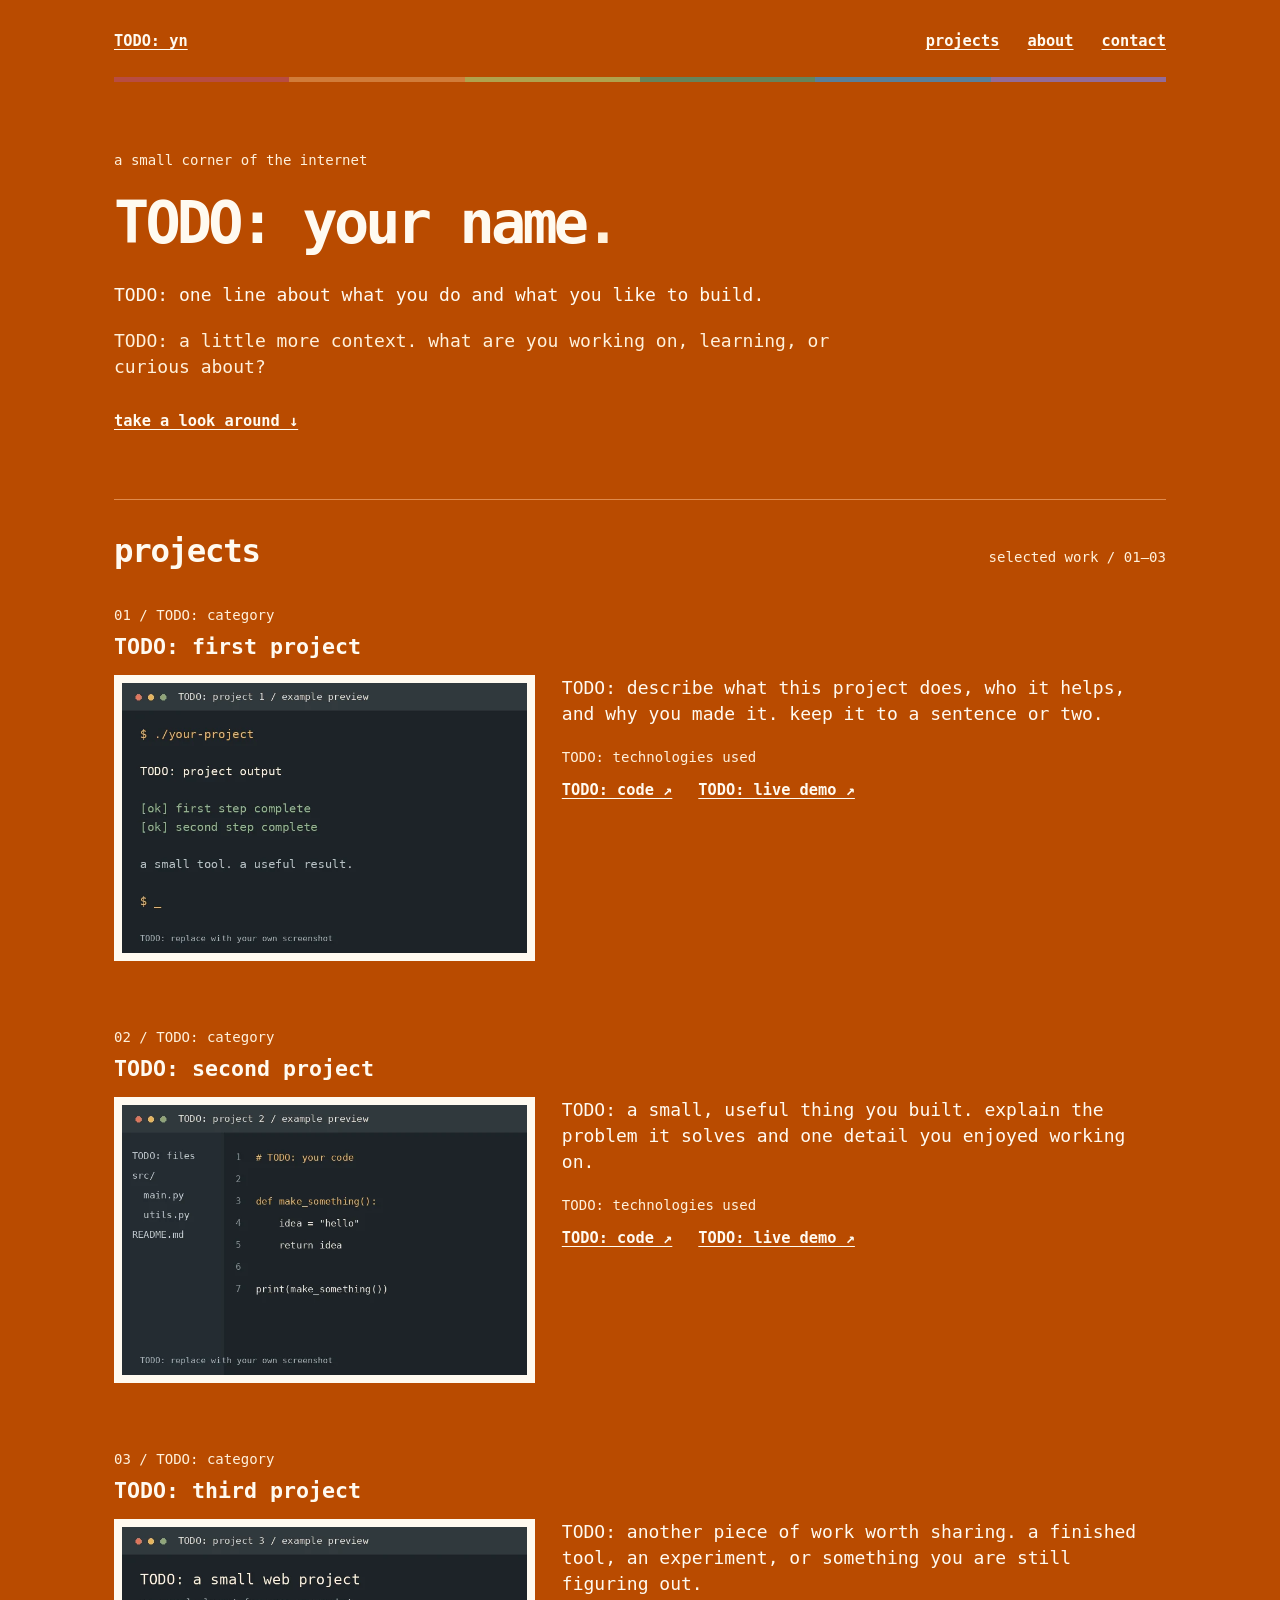
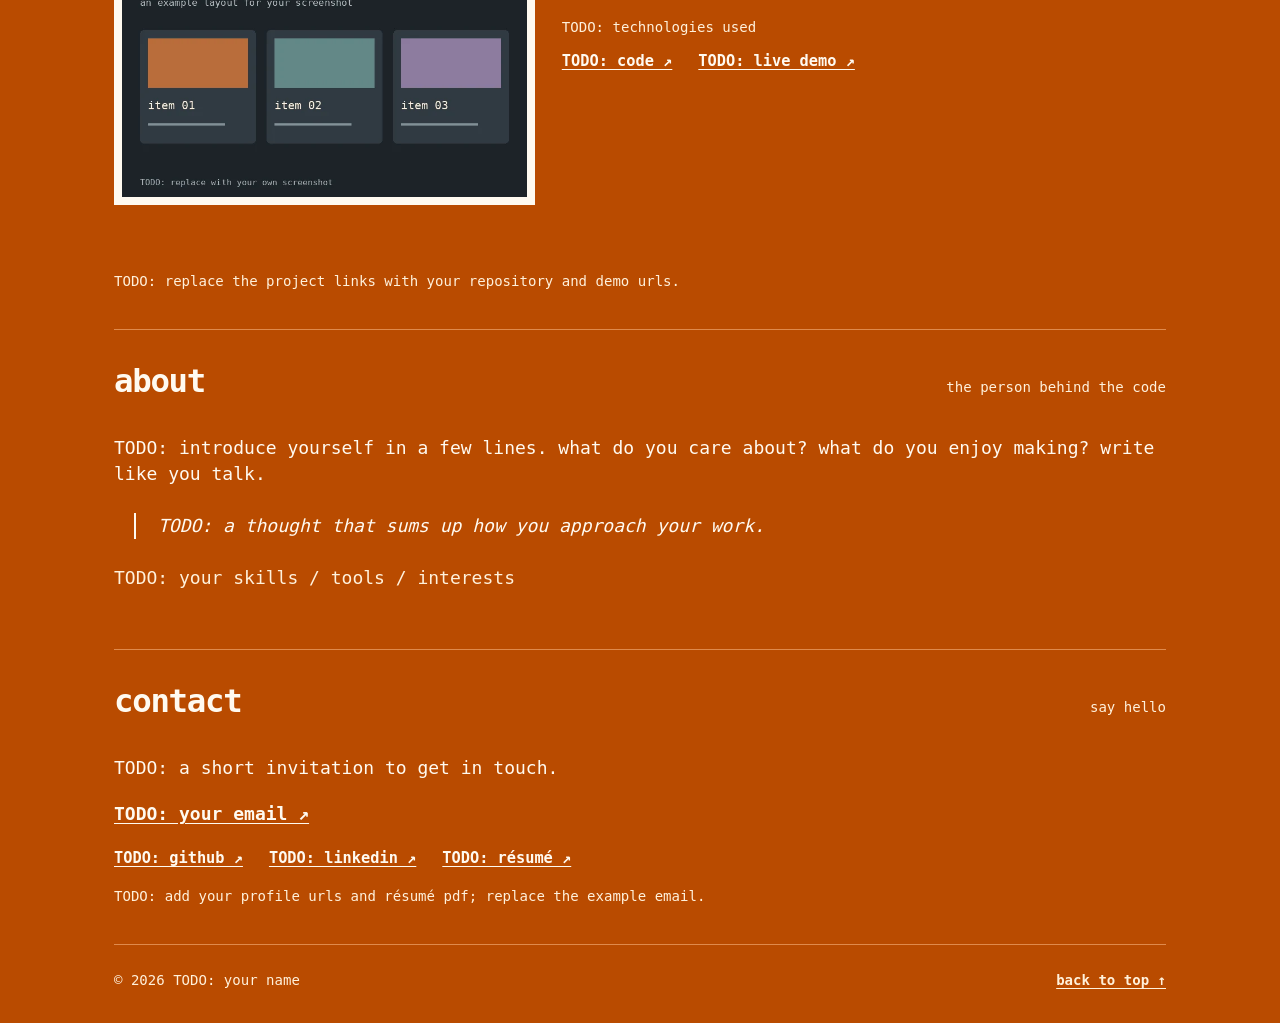
==== index.html @ f5ace84b "Better colors" ====
<!doctype html>
<html lang="en">
<head>
  <!-- EDITING GUIDE
    Search for TODO: to find all personal content.
    Name: page title, social title, main heading, and footer.
    Links: edit each anchor's href and its visible label together.
    Appearance: edit the theme values at the top of style.css.
    All assets are included in img/; no scripts or web fonts are used.
  -->
  <meta charset="utf-8">
  <meta name="viewport" content="width=device-width, initial-scale=1">
  <title>TODO: your name — portfolio</title>
  <meta name="description" content="TODO: a short introduction to your work and selected projects.">
  <meta property="og:title" content="TODO: your name — portfolio">
  <meta property="og:description" content="TODO: a short introduction to your work and selected projects.">
  <!-- TODO: on public hosting, use your full site URL followed by /img/social.png. -->
  <meta property="og:image" content="img/social.png">
  <meta property="og:type" content="website">
  <link rel="icon" href="img/favicon.svg" type="image/svg+xml">
  <link rel="stylesheet" href="style.css">
</head>
<body>
  <a class="skip" href="#main">skip to content</a>
  <div class="page">
    <!-- Header: initials and section navigation -->
    <header>
      <a class="initials" href="#main" aria-label="home">TODO: yn</a>
      <nav aria-label="main navigation">
        <a href="#projects">projects</a>
        <a href="#about">about</a>
        <a href="#contact">contact</a>
      </nav>
    </header>
    <div class="rainbow" aria-hidden="true"></div>
    <main id="main">

      <!-- Introduction -->
      <section class="intro" aria-labelledby="name">
        <p class="eyebrow">a small corner of the internet</p>
        <h1 id="name">TODO: your name<span aria-hidden="true">.</span></h1>
        <p>TODO: one line about what you do and what you like to build.</p>
        <p class="intro-note">TODO: a little more context. what are you working on, learning, or curious about?</p>
        <a href="#projects">take a look around ↓</a>
      </section>

      <!-- Projects: copy an entire article to add another project -->
      <section id="projects" aria-labelledby="projects-title">
        <div class="section-heading">
          <h2 id="projects-title">projects</h2>
          <span>selected work / 01–03</span>
        </div>

        <!-- Project: title, description, technologies, links -->
        <article>
          <p class="project-number">01 / TODO: category</p>
          <h3>TODO: first project</h3>

          <!-- TODO: replace img/project-1.webp with your own screenshot. -->
          <img
            class="project-image"
            src="img/project-1.webp"
            alt="TODO: illustrative project 1 screenshot placeholder"
            width="720"
            height="480"
            loading="lazy"
          >
          <p>TODO: describe what this project does, who it helps, and why you made it. keep it to a sentence or two.</p>
          <p class="tech">TODO: technologies used</p>
          <p class="project-links">
            <a href="#project-links-note">TODO: code ↗</a>
            <a href="#project-links-note">TODO: live demo ↗</a>
          </p>
        </article>

        <!-- Project: title, description, technologies, links -->
        <article>
          <p class="project-number">02 / TODO: category</p>
          <h3>TODO: second project</h3>

          <!-- TODO: replace img/project-2.webp with your own screenshot. -->
          <img
            class="project-image"
            src="img/project-2.webp"
            alt="TODO: illustrative project 2 screenshot placeholder"
            width="720"
            height="480"
            loading="lazy"
          >
          <p>TODO: a small, useful thing you built. explain the problem it solves and one detail you enjoyed working on.</p>
          <p class="tech">TODO: technologies used</p>
          <p class="project-links">
            <a href="#project-links-note">TODO: code ↗</a>
            <a href="#project-links-note">TODO: live demo ↗</a>
          </p>
        </article>

        <!-- Project: title, description, technologies, links -->
        <article>
          <p class="project-number">03 / TODO: category</p>
          <h3>TODO: third project</h3>

          <!-- TODO: replace img/project-3.webp with your own screenshot. -->
          <img
            class="project-image"
            src="img/project-3.webp"
            alt="TODO: illustrative project 3 screenshot placeholder"
            width="720"
            height="480"
            loading="lazy"
          >
          <p>TODO: another piece of work worth sharing. a finished tool, an experiment, or something you are still figuring out.</p>
          <p class="tech">TODO: technologies used</p>
          <p class="project-links">
            <a href="#project-links-note">TODO: code ↗</a>
            <a href="#project-links-note">TODO: live demo ↗</a>
          </p>
        </article>
        <p class="note" id="project-links-note">TODO: replace the project links with your repository and demo urls.</p>
      </section>

      <!-- About -->
      <section id="about" aria-labelledby="about-title">
        <div class="section-heading">
          <h2 id="about-title">about</h2>
          <span>the person behind the code</span>
        </div>
        <p>TODO: introduce yourself in a few lines. what do you care about? what do you enjoy making? write like you talk.</p>
        <blockquote>TODO: a thought that sums up how you approach your work.</blockquote>
        <p class="skills">TODO: your skills / tools / interests</p>
      </section>

      <!-- Contact: replace href values with your own URLs -->
      <section id="contact" aria-labelledby="contact-title">
        <div class="section-heading">
          <h2 id="contact-title">contact</h2>
          <span>say hello</span>
        </div>
        <p>TODO: a short invitation to get in touch.</p>
        <p><a href="mailto:hello@example.com">TODO: your email ↗</a></p>
        <p class="contact-links">
          <a href="#contact-note">TODO: github ↗</a>
          <a href="#contact-note">TODO: linkedin ↗</a>
          <a href="#contact-note">TODO: résumé ↗</a>
        </p>
        <p class="note" id="contact-note">TODO: add your profile urls and résumé pdf; replace the example email.</p>
      </section>
    </main>

    <!-- Footer -->
    <footer>
      <span>© 2026 TODO: your name</span>
      <a href="#main">back to top ↑</a>
    </footer>
  </div>
</body>
</html>
---- style.css ----
/* EDITING GUIDE
   Theme: colors, font, and base text size are in :root below.
   Layout: .page controls the content width and side padding.
   Mobile: the final @media block applies below 700px.
   Keep the existing section order: later rules can override earlier ones.
*/

/* Theme */
:root {
  color-scheme: dark;
  --background: #b94b00;
  --text: #fffaf0;
  --muted: #fff1db;
  --rule: #df8a4c;
  font-family: ui-monospace, "DejaVu Sans Mono", Menlo, Consolas, monospace;
  font-size: 18px;
  line-height: 1.45;
  background: var(--background);
  color: var(--text);
}

/* Base layout and links */
* {
  box-sizing: border-box;
}

body {
  margin: 0;
}

.page {
  max-width: 1132px;
  padding: 0 40px;
  margin: auto;
}

a {
  color: inherit;
  font-weight: 700;
  text-decoration: underline;
  text-underline-offset: 3px;
}

a:focus-visible {
  outline: 2px solid var(--text);
  outline-offset: 5px;
}

/* Header and navigation */
header {
  display: flex;
  align-items: center;
  justify-content: space-between;
  gap: 24px;
  padding: 30px 0 25px;
}

.initials {
  font-size: .85rem;
}

nav {
  display: flex;
  flex-wrap: wrap;
  gap: 28px;
  font-size: .85rem;
}

/* Six equal rainbow segments */
.rainbow {
  height: 5px;
  background: linear-gradient(
    to right,
    #b84c42 0% 16.666%,
    #d17c39 16.666% 33.333%,
    #b0a24c 33.333% 50%,
    #66845a 50% 66.666%,
    #587f9a 66.666% 83.333%,
    #936b98 83.333% 100%
  );
}

/* Introduction and typography */
.intro {
  padding: 68px 0 66px;
}

.eyebrow, .project-number, .section-heading span, .tech, .note, footer {
  font-size: .78rem;
  color: var(--muted);
}

.eyebrow {
  margin: 0 0 17px;
}

h1, h2, h3 {
  color: #fffaf0;
  line-height: 1.2;
}

h1 {
  font-size: clamp(2rem, 5vw, 3.25rem);
  letter-spacing: -.065em;
  margin: 0 0 24px;
}

h1 span {
  color: #fff1db;
}

h2 {
  font-size: 1.8rem;
  margin: 0;
  letter-spacing: -.04em;
}

h3 {
  font-size: 1.2rem;
  margin: 0 0 15px;
}

p {
  margin: 0 0 1.1em;
}

.intro > p {
  max-width: 760px;
}

.intro-note {
  color: var(--muted);
}

.intro > a {
  display: inline-block;
  margin-top: 10px;
  font-size: .85rem;
}

/* Content sections and projects */
section:not(.intro) {
  padding: 32px 0 38px;
  border-top: 1px solid var(--rule);
  scroll-margin-top: 24px;
}

.section-heading {
  display: flex;
  align-items: baseline;
  justify-content: space-between;
  gap: 20px;
  margin-bottom: 34px;
}

article {
  max-width: 100%;
  margin-bottom: 48px;
}

.project-number {
  margin-bottom: 9px;
}

.tech {
  margin-top: 18px;
  margin-bottom: 12px;
}

.project-links, .contact-links {
  display: flex;
  flex-wrap: wrap;
  gap: 26px;
  font-size: .85rem;
}

.note {
  max-width: 770px;
  margin-bottom: 0;
}

/* About */
blockquote {
  font-style: italic;
  border-left: 2px solid var(--text);
  padding-left: 22px;
  margin: 26px 0 26px 20px;
}

.skills {
  color: var(--muted);
}

/* Footer */
footer {
  border-top: 1px solid var(--rule);
  display: flex;
  justify-content: space-between;
  gap: 20px;
  padding: 25px 0 32px;
}

/* Keyboard accessibility */
.skip {
  position: absolute;
  top: 10px;
  left: 16px;
  transform: translateY(-160%);
  background: var(--background);
  padding: 8px;
}

.skip:focus {
  transform: none;
}

/* Optional screenshot: apply class="project-image" to a project image */
.project-image {
  float: left;
  width: 40%;
  height: auto;
  border: 8px solid var(--text);
  margin: 0 1.5rem 1rem 0;
}

article::after {
  content: "";
  display: block;
  clear: both;
}

/* Small screens: remove image floats and reduce spacing */
@media (max-width: 699px) {
  :root {
    font-size: 17px;
  }

  .page {
    padding: 0 16px;
  }

  header {
    padding: 24px 0 22px;
    gap: 16px;
    align-items: flex-start;
  }

  nav {
    gap: 16px;
  }

  .intro {
    padding: 48px 0;
  }

  .section-heading {
    display: block;
    margin-bottom: 28px;
  }

  .section-heading span {
    display: block;
    margin-top: 10px;
  }

  .project-image {
    float: none;
    width: 100%;
    margin: 0 0 20px;
  }

  footer {
    flex-wrap: wrap;
  }

}
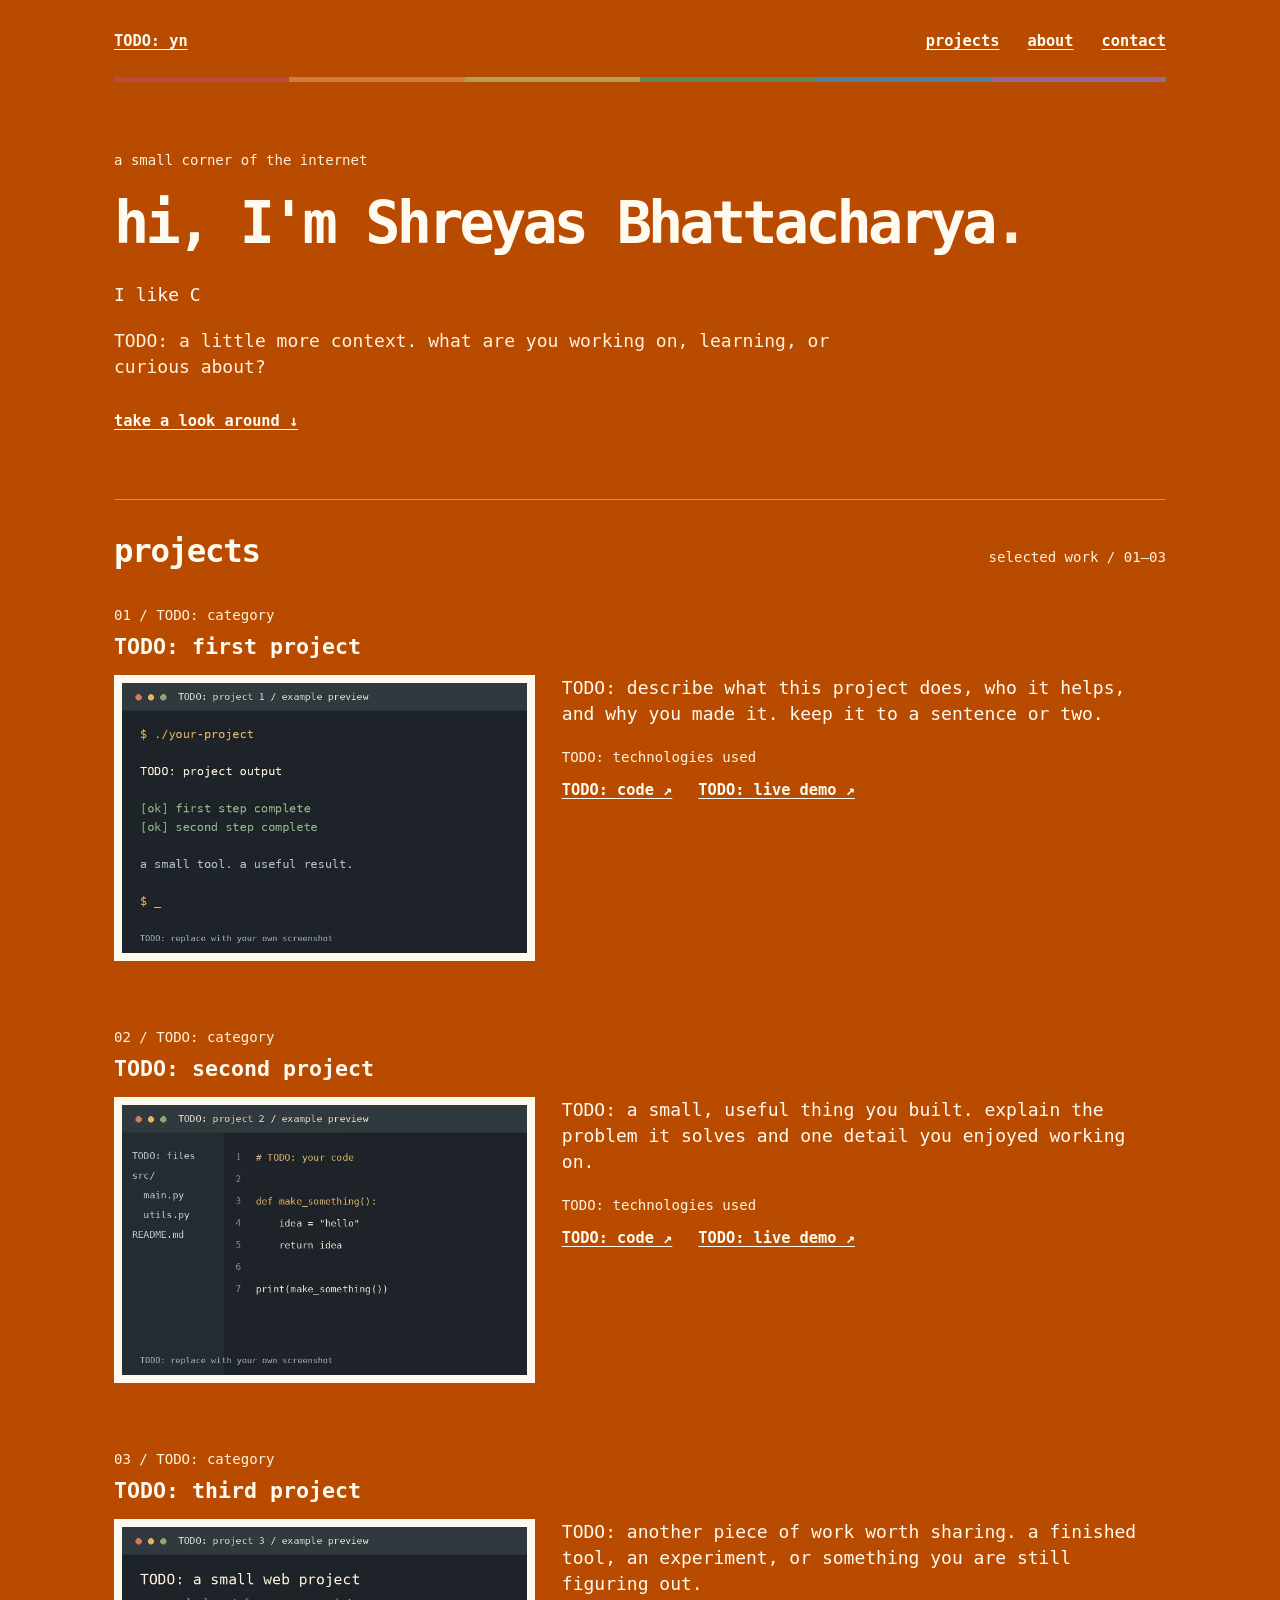
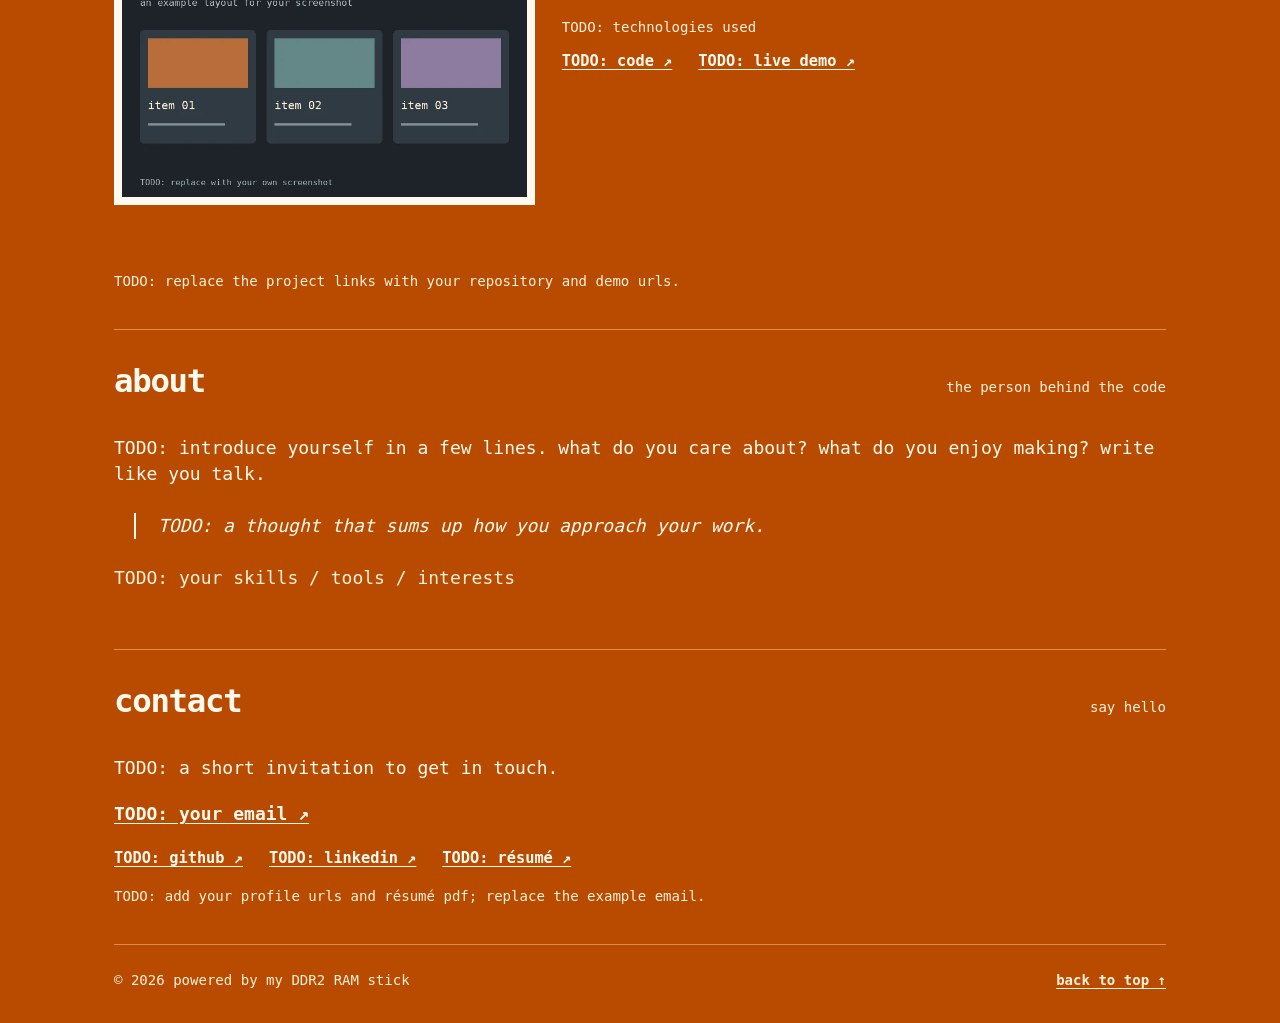
==== commit dcf10406: "Better colors 2.0" ====
--- a/index.html
+++ b/index.html
@@ -10,7 +10,7 @@
   -->
   <meta charset="utf-8">
   <meta name="viewport" content="width=device-width, initial-scale=1">
-  <title>TODO: your name — portfolio</title>
+  <title>portfolio</title>
   <meta name="description" content="TODO: a short introduction to your work and selected projects.">
   <meta property="og:title" content="TODO: your name — portfolio">
   <meta property="og:description" content="TODO: a short introduction to your work and selected projects.">
@@ -38,8 +38,8 @@
       <!-- Introduction -->
       <section class="intro" aria-labelledby="name">
         <p class="eyebrow">a small corner of the internet</p>
-        <h1 id="name">TODO: your name<span aria-hidden="true">.</span></h1>
-        <p>TODO: one line about what you do and what you like to build.</p>
+        <h1 id="name">hi, I'm Shreyas Bhattacharya<span aria-hidden="true">.</span></h1>
+        <p>I like C</p>
         <p class="intro-note">TODO: a little more context. what are you working on, learning, or curious about?</p>
         <a href="#projects">take a look around ↓</a>
       </section>
@@ -107,7 +107,8 @@
             alt="TODO: illustrative project 3 screenshot placeholder"
             width="720"
             height="480"
-            loading="lazy"
+            loading="lazy"/github
+
           >
           <p>TODO: another piece of work worth sharing. a finished tool, an experiment, or something you are still figuring out.</p>
           <p class="tech">TODO: technologies used</p>
@@ -139,8 +140,8 @@
         <p>TODO: a short invitation to get in touch.</p>
         <p><a href="mailto:hello@example.com">TODO: your email ↗</a></p>
         <p class="contact-links">
-          <a href="#contact-note">TODO: github ↗</a>
-          <a href="#contact-note">TODO: linkedin ↗</a>
+          <a href="https://github.com/shreyasbhattacharya">TODO: github ↗</a>
+          <a href="https://www.linkedin.com/in/shreyas-bhattacharya-9bb42a43a/">TODO: linkedin ↗</a>
           <a href="#contact-note">TODO: résumé ↗</a>
         </p>
         <p class="note" id="contact-note">TODO: add your profile urls and résumé pdf; replace the example email.</p>
@@ -149,7 +150,7 @@
 
     <!-- Footer -->
     <footer>
-      <span>© 2026 TODO: your name</span>
+      <span>© 2026 powered by my DDR2 RAM stick</span>
       <a href="#main">back to top ↑</a>
     </footer>
   </div>
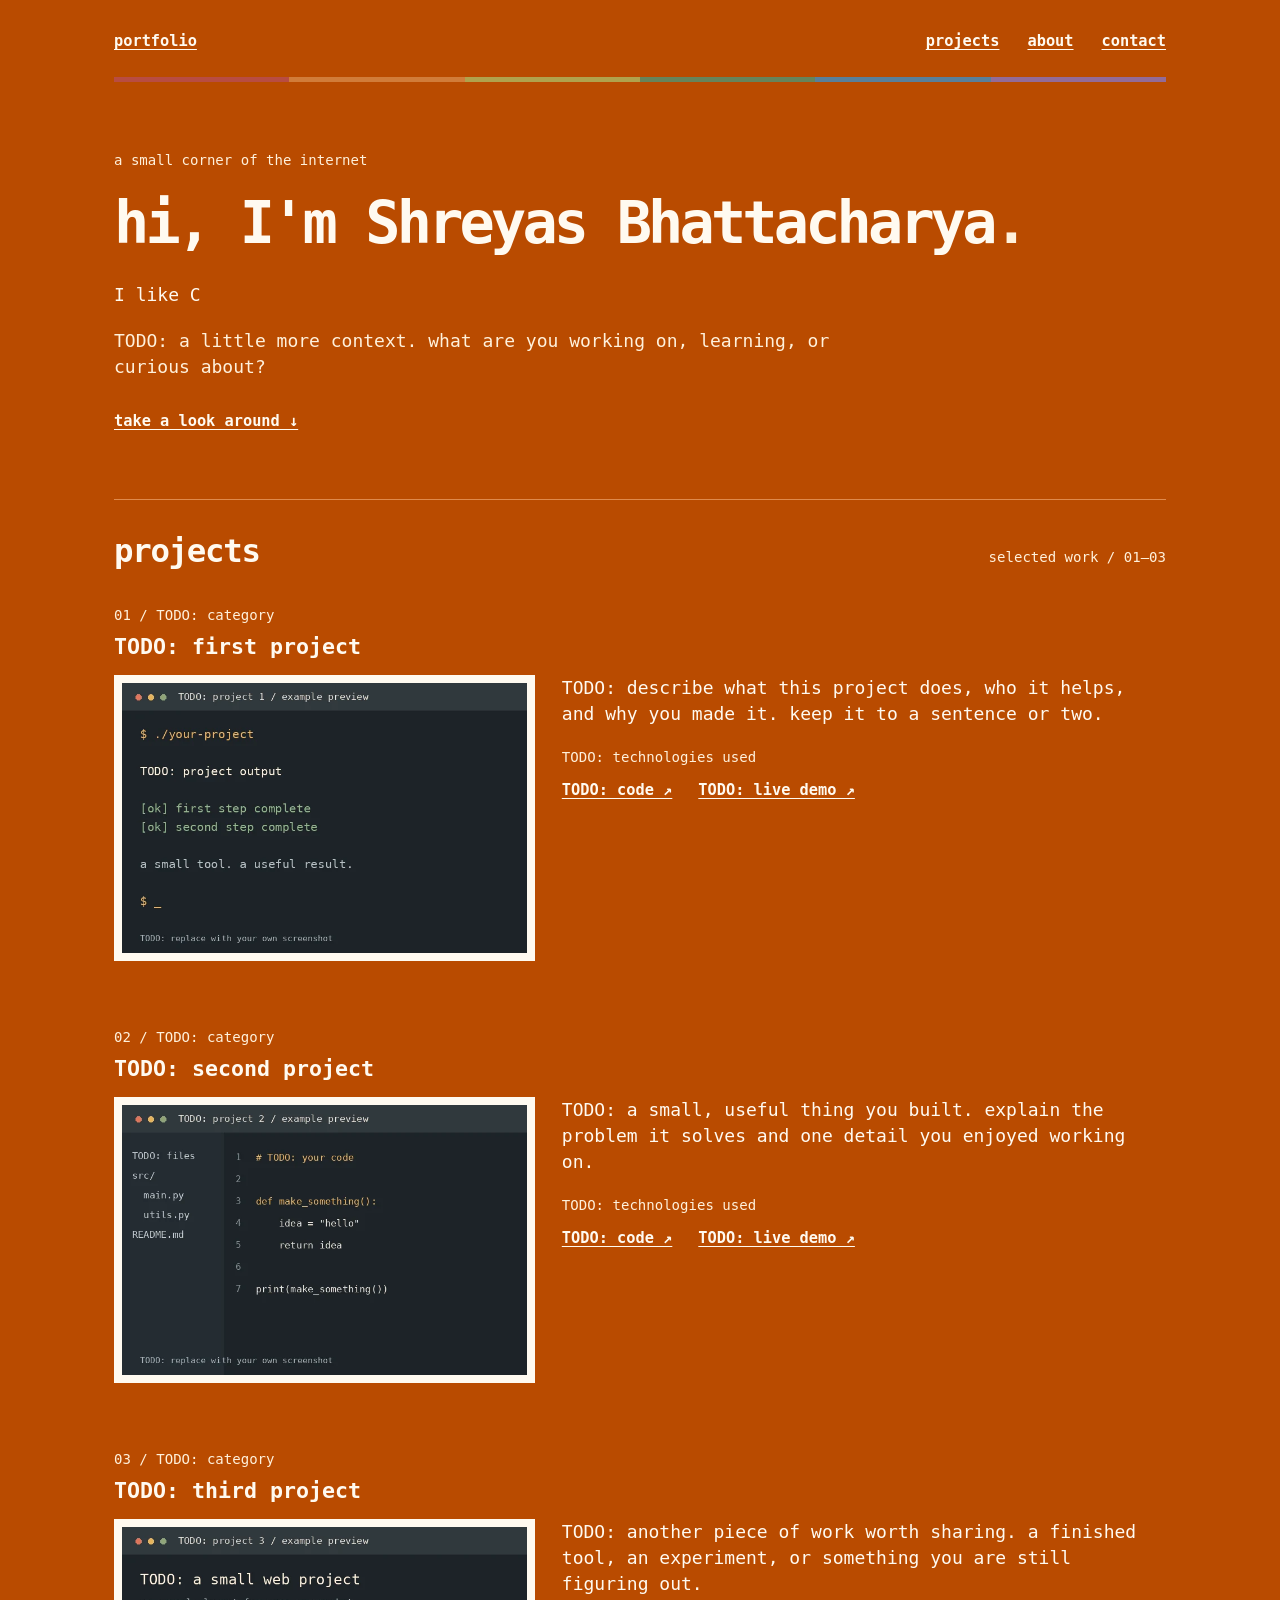
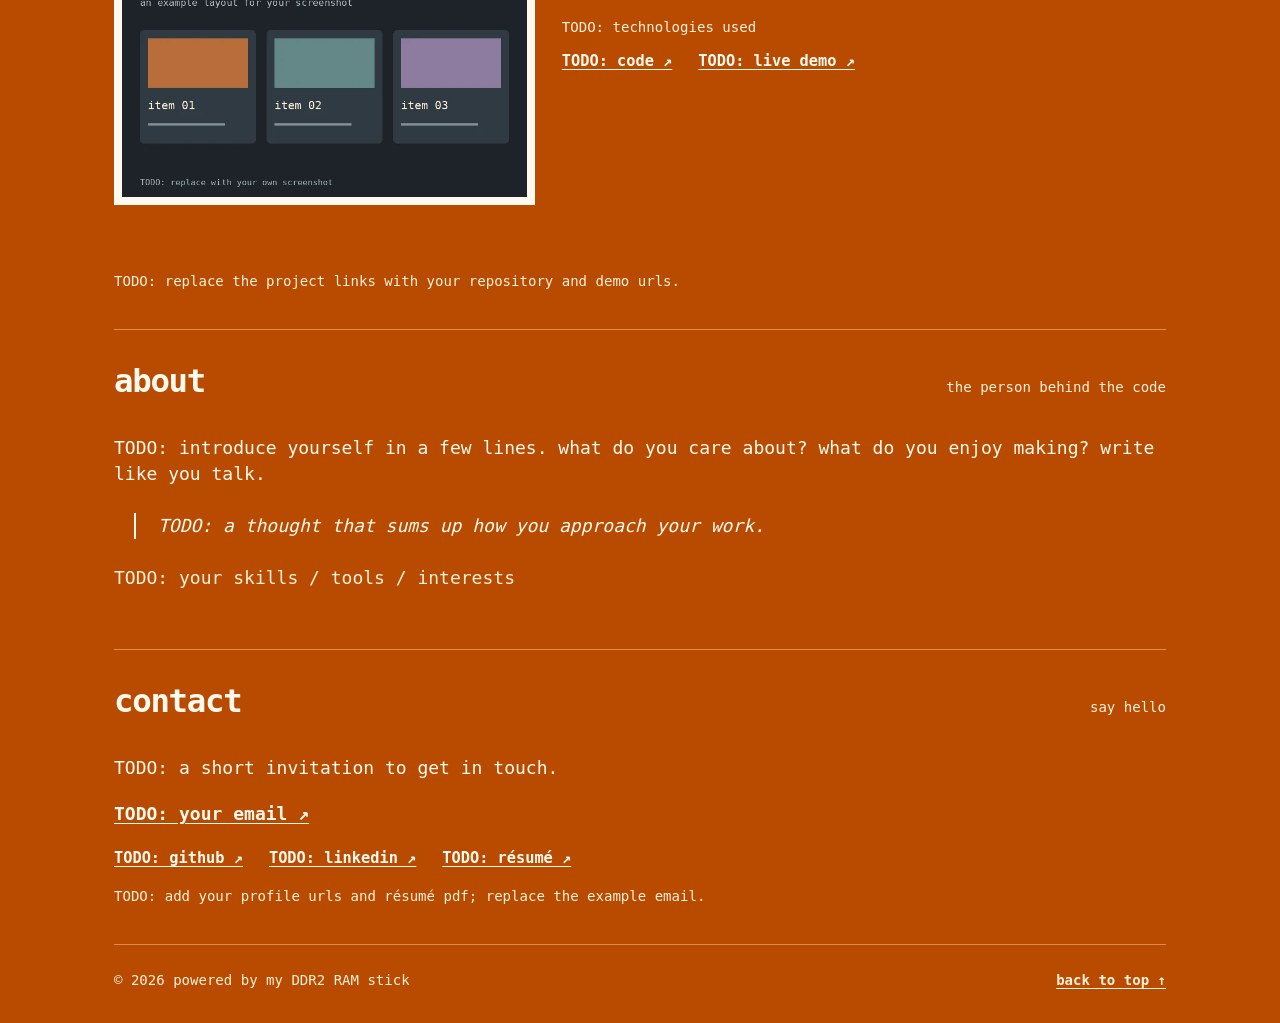
==== commit f60e3aab: "3" ====
--- a/index.html
+++ b/index.html
@@ -11,9 +11,9 @@
   <meta charset="utf-8">
   <meta name="viewport" content="width=device-width, initial-scale=1">
   <title>portfolio</title>
-  <meta name="description" content="TODO: a short introduction to your work and selected projects.">
-  <meta property="og:title" content="TODO: your name — portfolio">
-  <meta property="og:description" content="TODO: a short introduction to your work and selected projects.">
+  <meta name="description" content="a short introduction to my work and selected projects.">
+  <!-- <meta property="og:title" content="my portfolio"> -->
+  <!-- <meta property="og:description" content="a short introduction to my work and selected projects."> -->
   <!-- TODO: on public hosting, use your full site URL followed by /img/social.png. -->
   <meta property="og:image" content="img/social.png">
   <meta property="og:type" content="website">
@@ -25,7 +25,7 @@
   <div class="page">
     <!-- Header: initials and section navigation -->
     <header>
-      <a class="initials" href="#main" aria-label="home">TODO: yn</a>
+      <a class="initials" href="#main" aria-label="home">portfolio</a>
       <nav aria-label="main navigation">
         <a href="#projects">projects</a>
         <a href="#about">about</a>
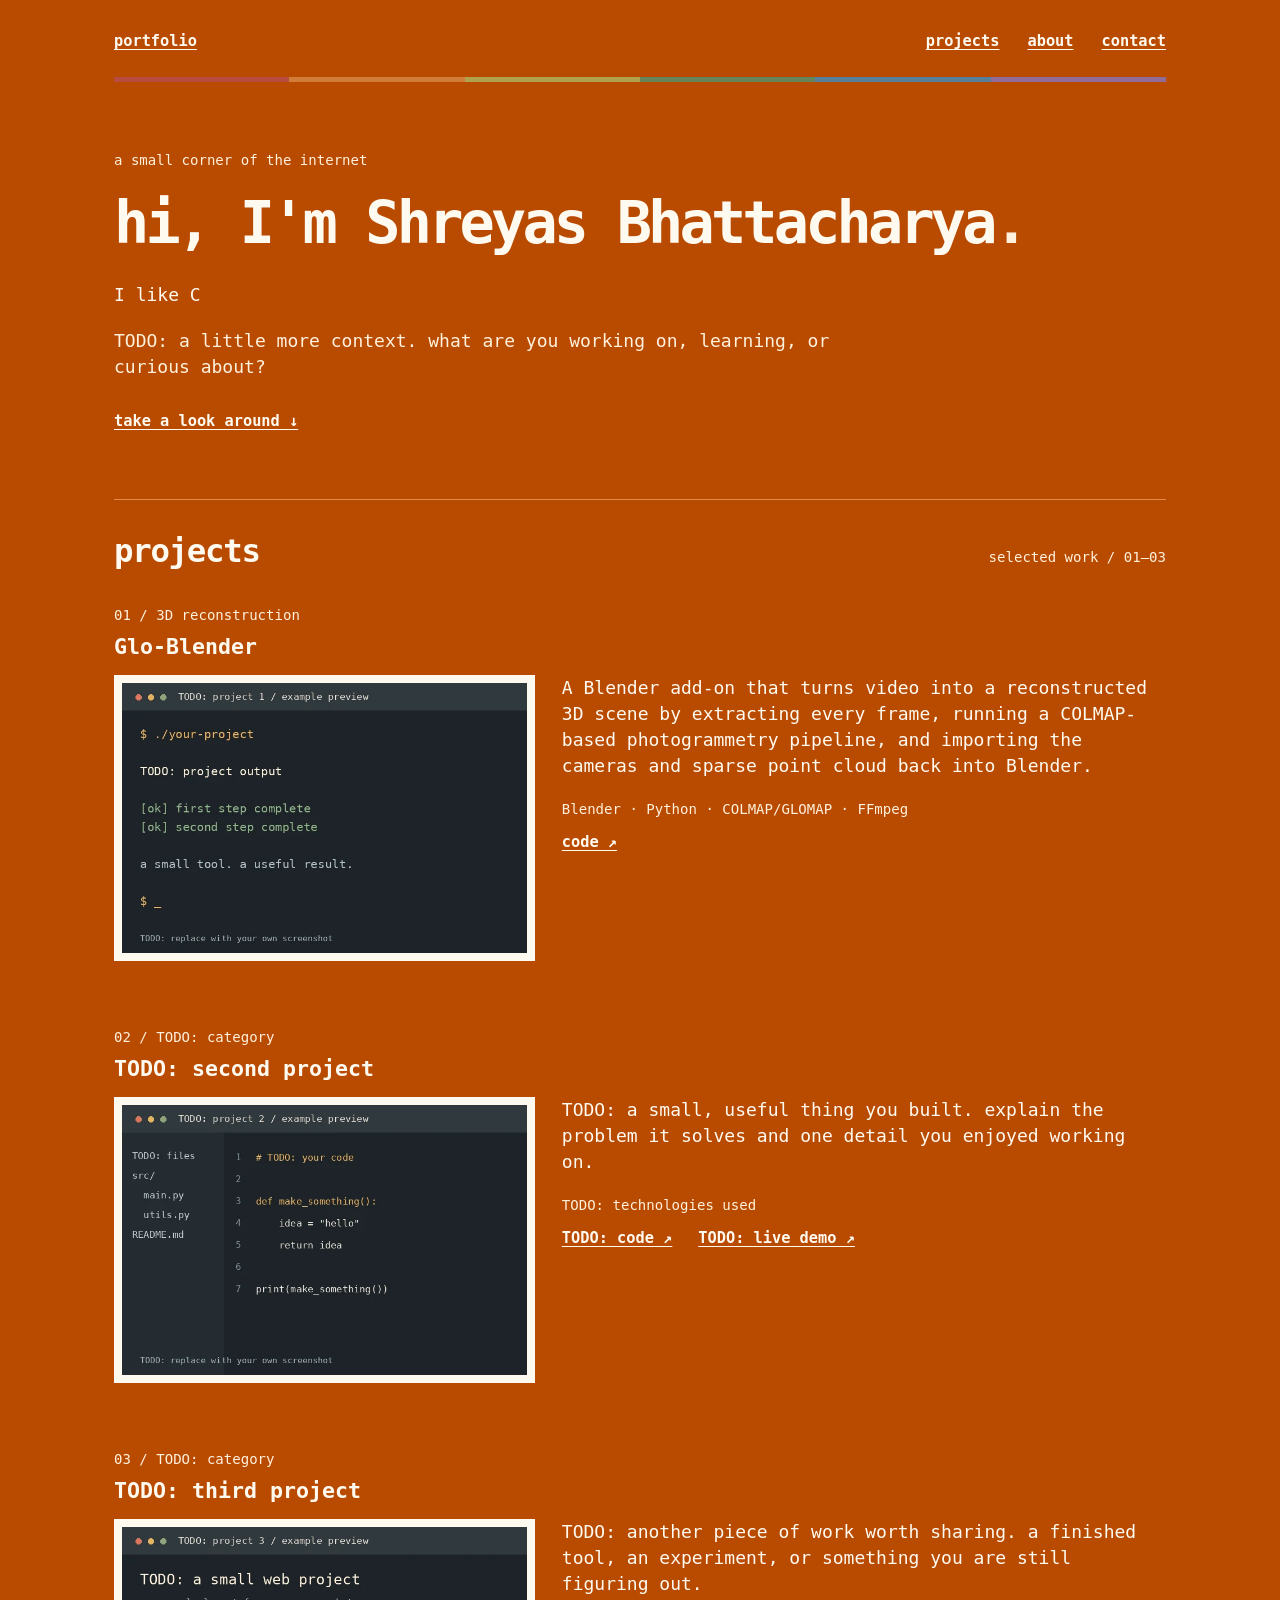
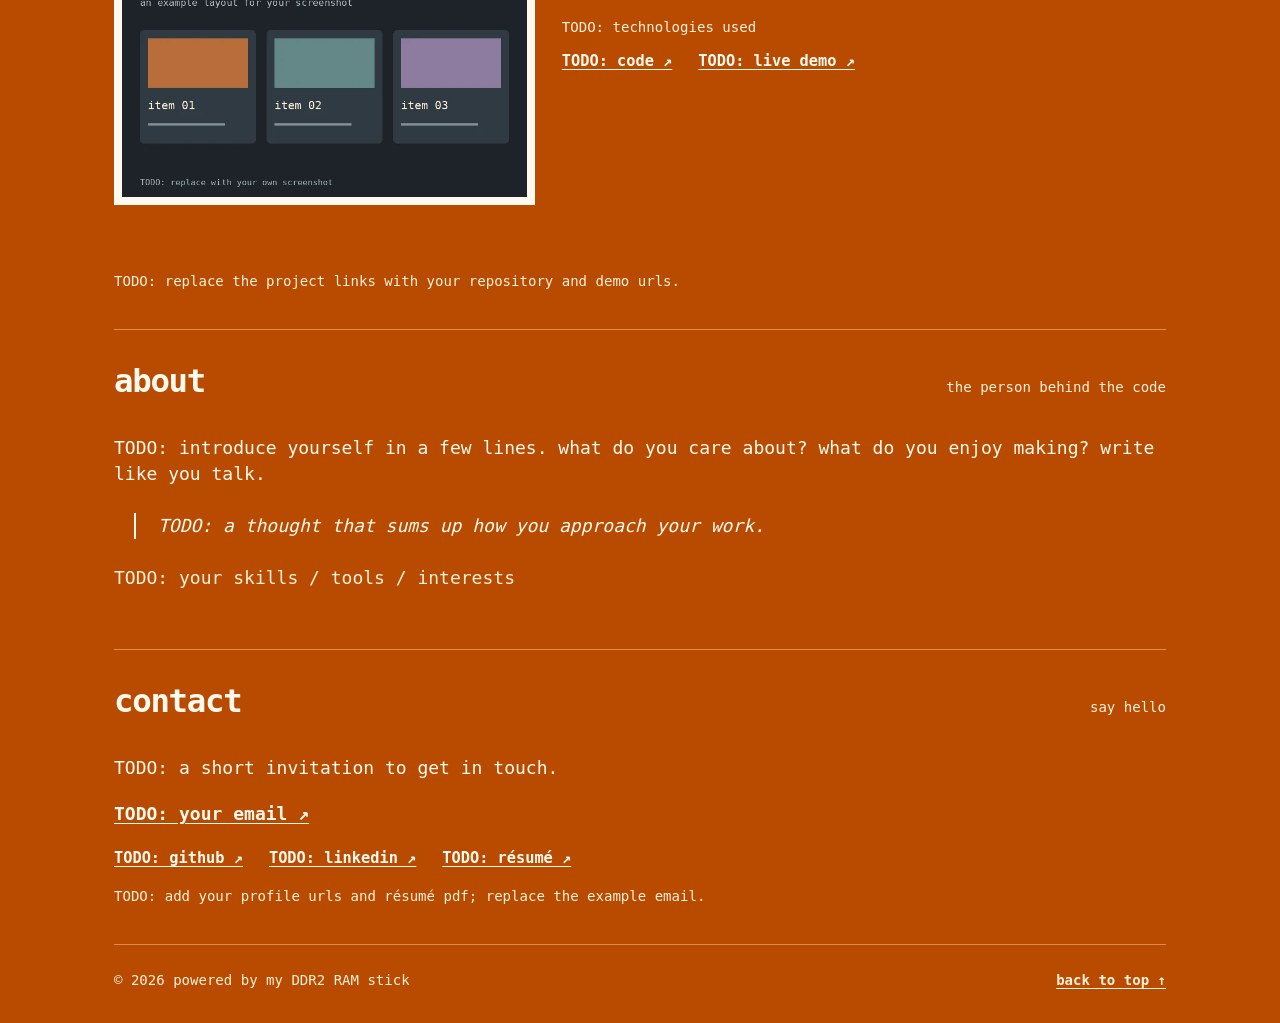
==== commit b24a9fb5: "Add Glo-Blender as first portfolio project" ====
--- a/index.html
+++ b/index.html
@@ -53,23 +53,22 @@
 
         <!-- Project: title, description, technologies, links -->
         <article>
-          <p class="project-number">01 / TODO: category</p>
-          <h3>TODO: first project</h3>
+          <p class="project-number">01 / 3D reconstruction</p>
+          <h3>Glo-Blender</h3>
 
-          <!-- TODO: replace img/project-1.webp with your own screenshot. -->
+          <!-- TODO: replace img/project-1.webp with a Glo-Blender screenshot. -->
           <img
             class="project-image"
             src="img/project-1.webp"
-            alt="TODO: illustrative project 1 screenshot placeholder"
+            alt="Placeholder preview for Glo-Blender, a Blender video-to-3D reconstruction add-on"
             width="720"
             height="480"
             loading="lazy"
           >
-          <p>TODO: describe what this project does, who it helps, and why you made it. keep it to a sentence or two.</p>
-          <p class="tech">TODO: technologies used</p>
+          <p>A Blender add-on that turns video into a reconstructed 3D scene by extracting every frame, running a COLMAP-based photogrammetry pipeline, and importing the cameras and sparse point cloud back into Blender.</p>
+          <p class="tech">Blender · Python · COLMAP/GLOMAP · FFmpeg</p>
           <p class="project-links">
-            <a href="#project-links-note">TODO: code ↗</a>
-            <a href="#project-links-note">TODO: live demo ↗</a>
+            <a href="https://github.com/shreyasbhattacharya/glo-blender">code ↗</a>
           </p>
         </article>
 
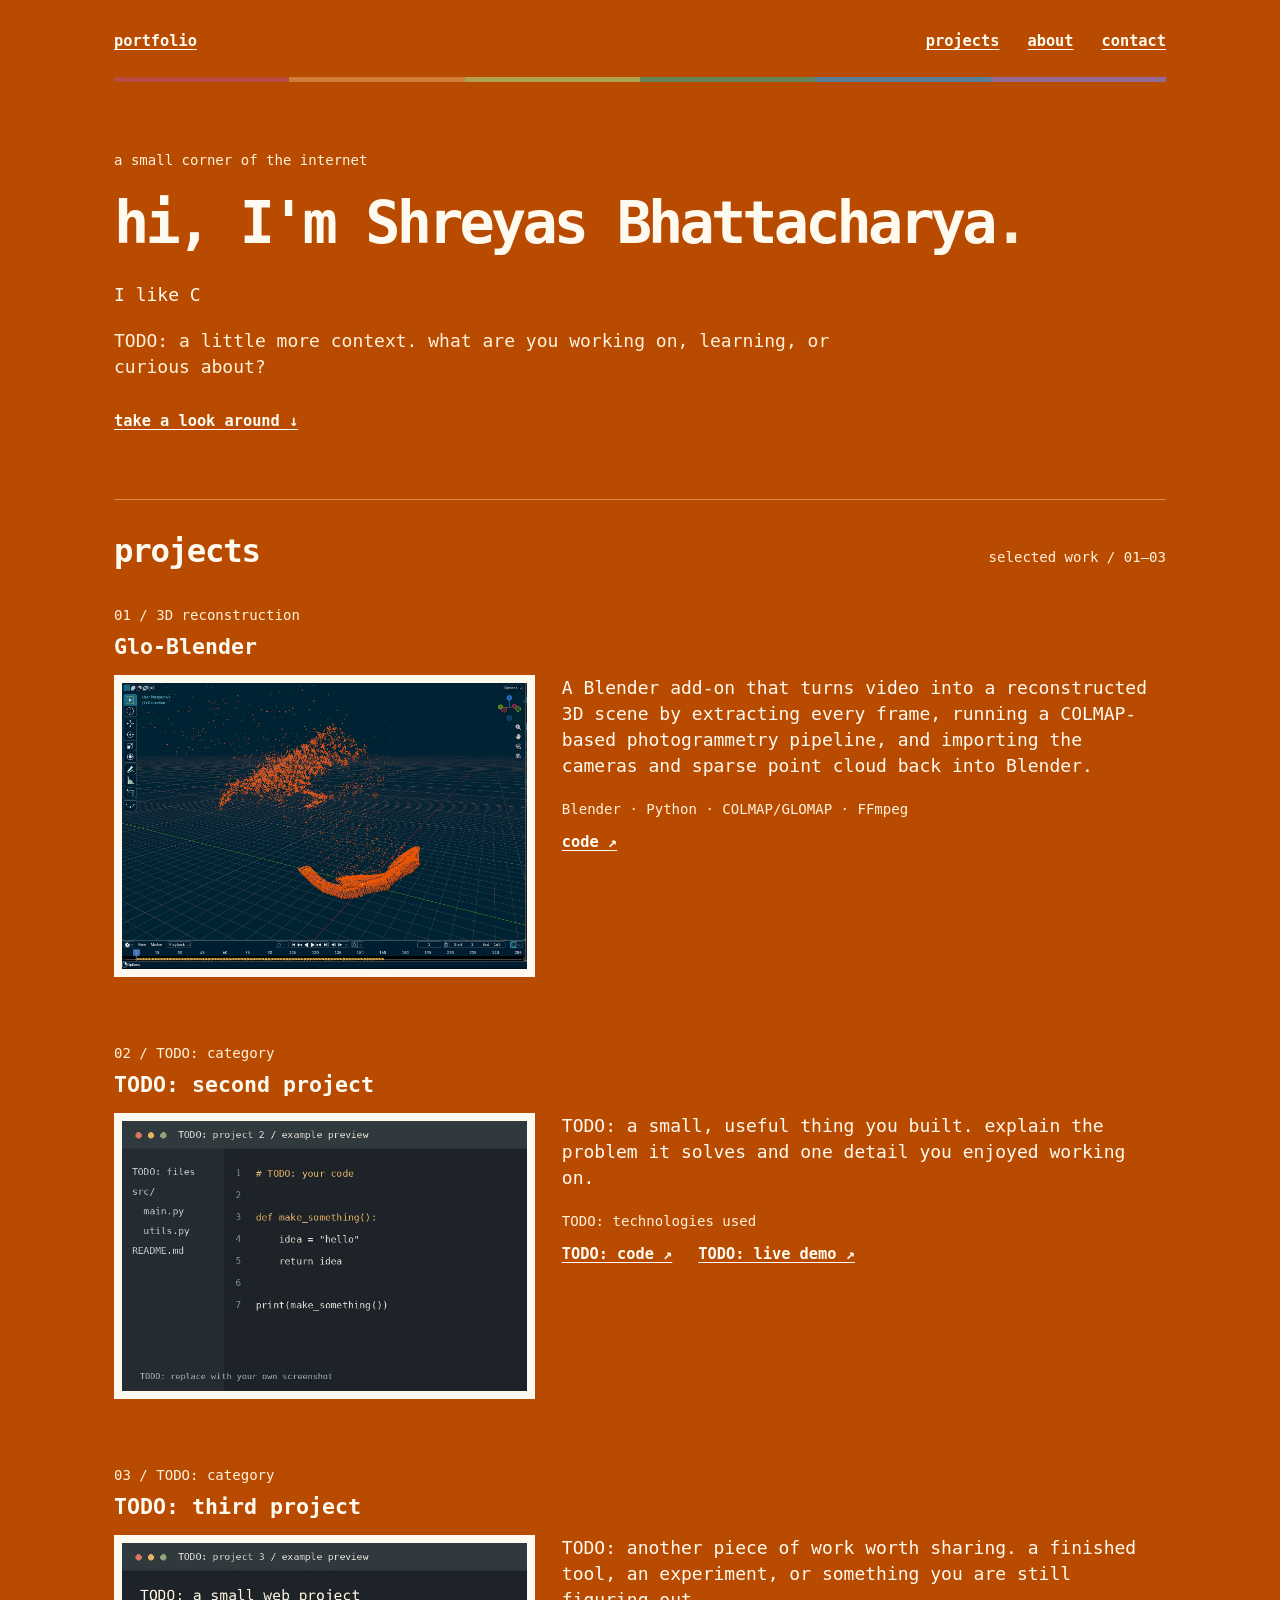
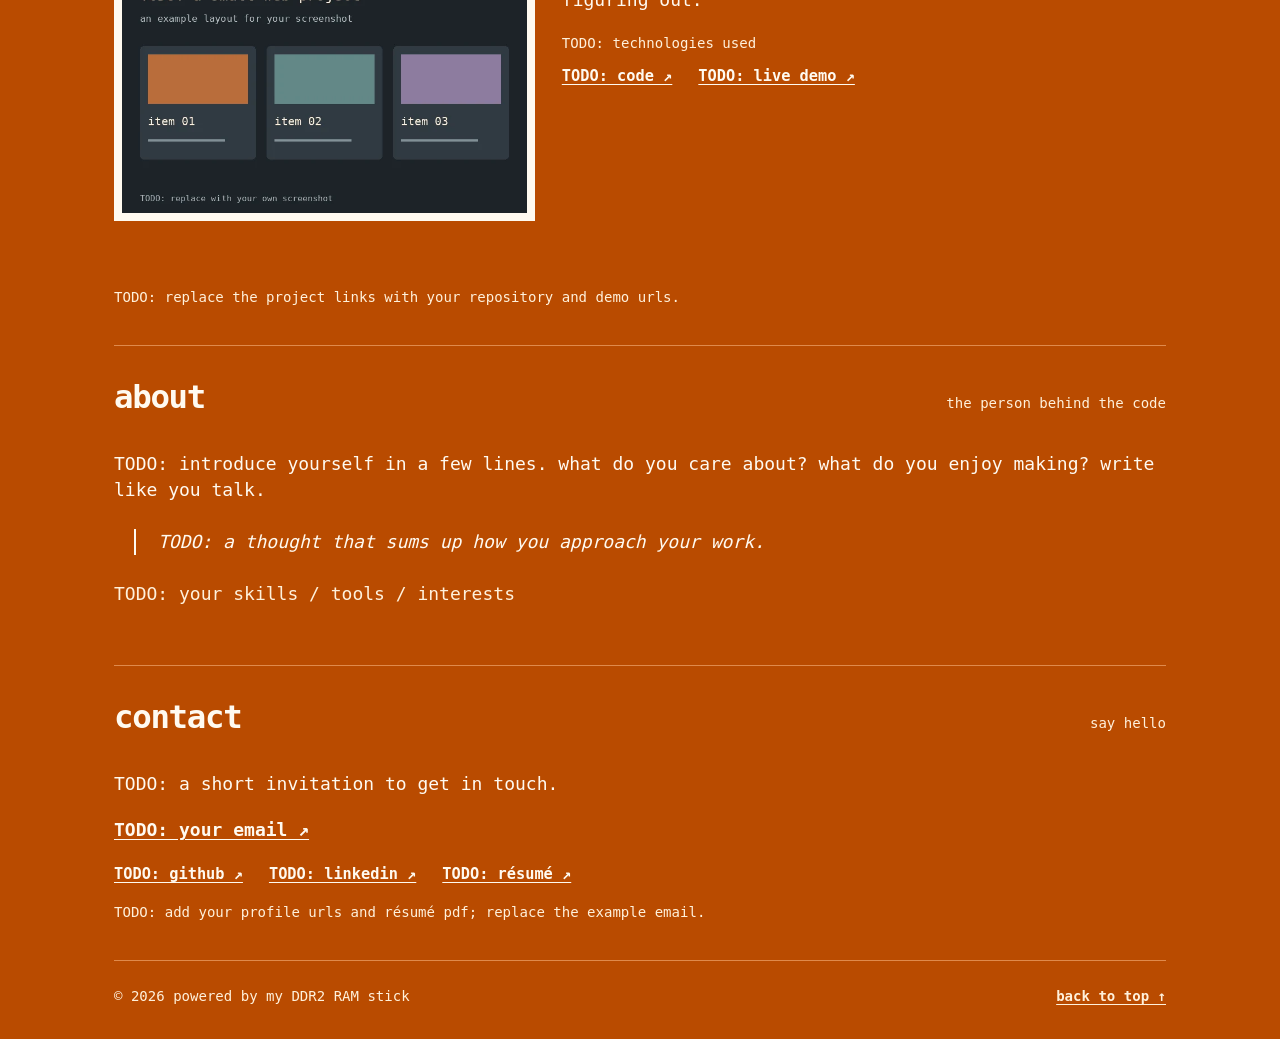
==== commit 8b655b44: "Use Glo-Blender screenshot in project thumbnail" ====
--- a/index.html
+++ b/index.html
@@ -56,11 +56,10 @@
           <p class="project-number">01 / 3D reconstruction</p>
           <h3>Glo-Blender</h3>
 
-          <!-- TODO: replace img/project-1.webp with a Glo-Blender screenshot. -->
           <img
             class="project-image"
-            src="img/project-1.webp"
-            alt="Placeholder preview for Glo-Blender, a Blender video-to-3D reconstruction add-on"
+            src="img/glo-map.png"
+            alt="Sparse 3D point cloud and reconstructed camera trajectory in Blender"
             width="720"
             height="480"
             loading="lazy"
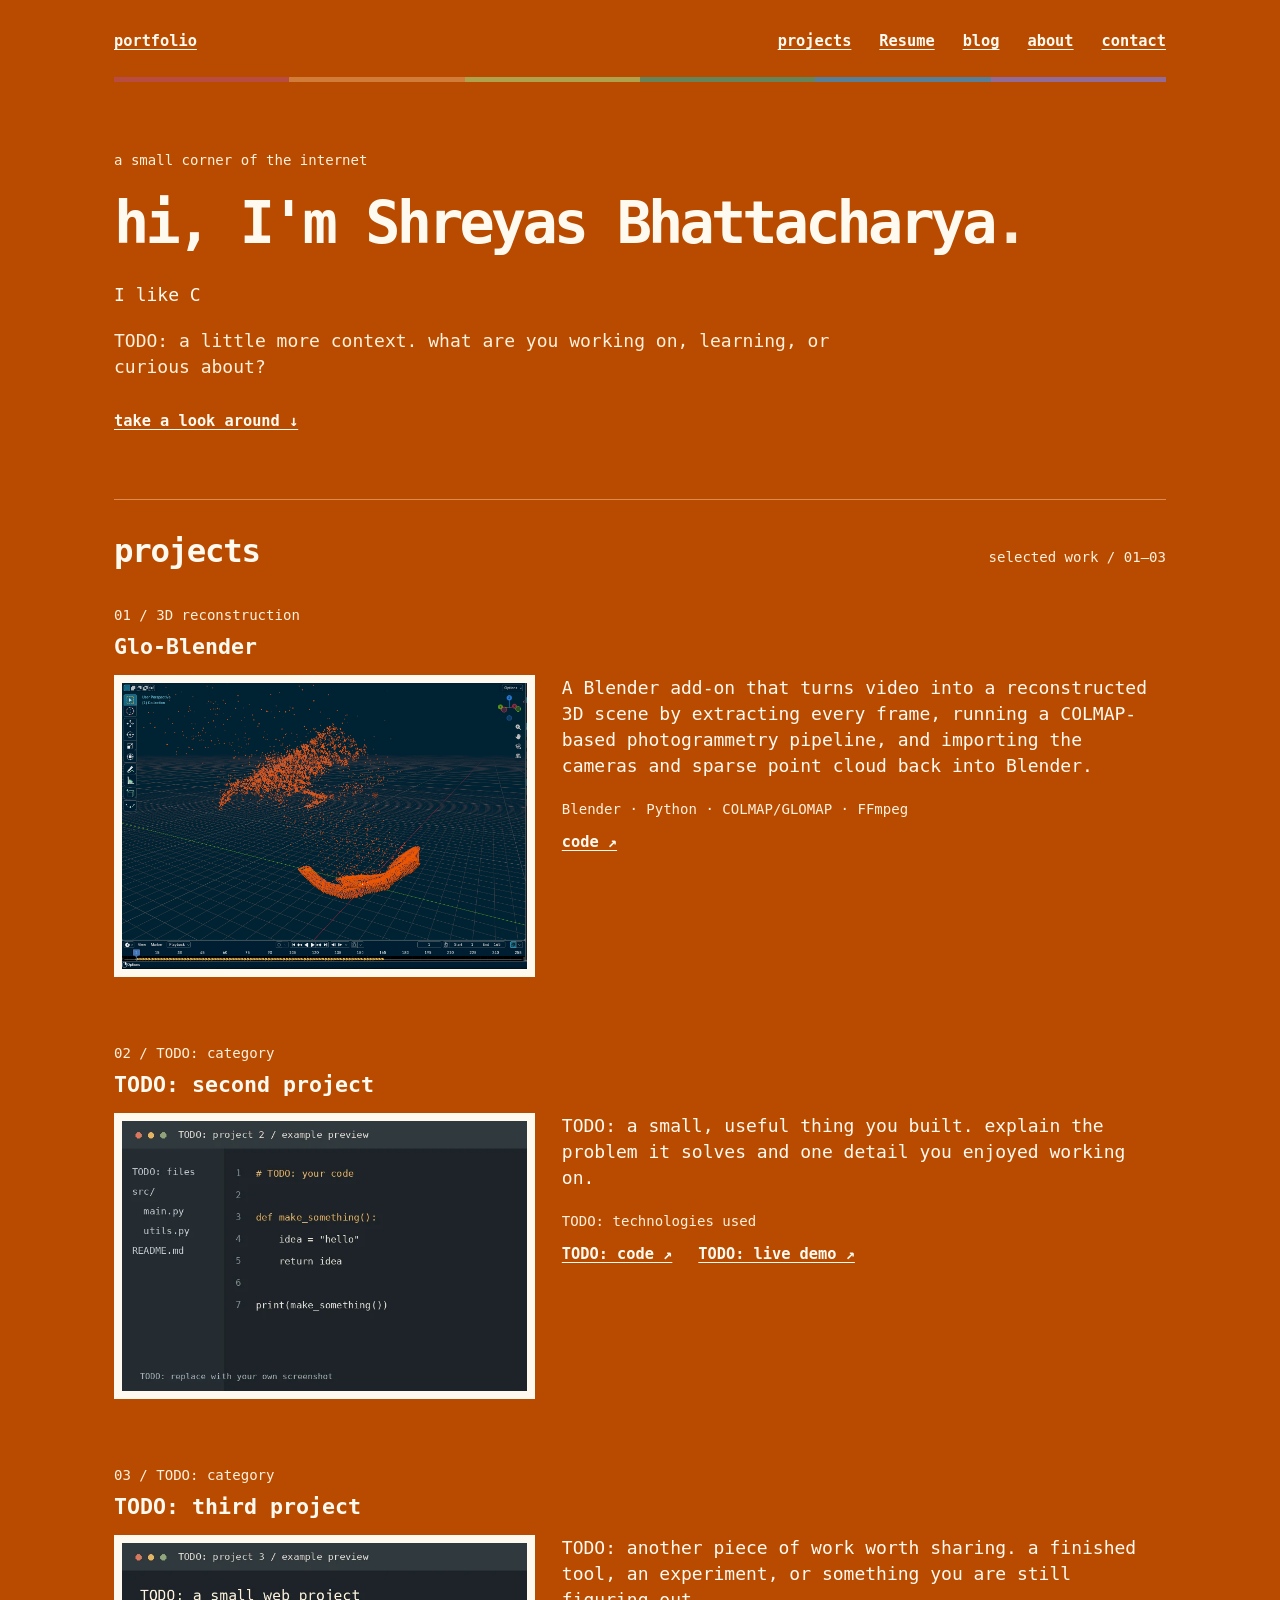
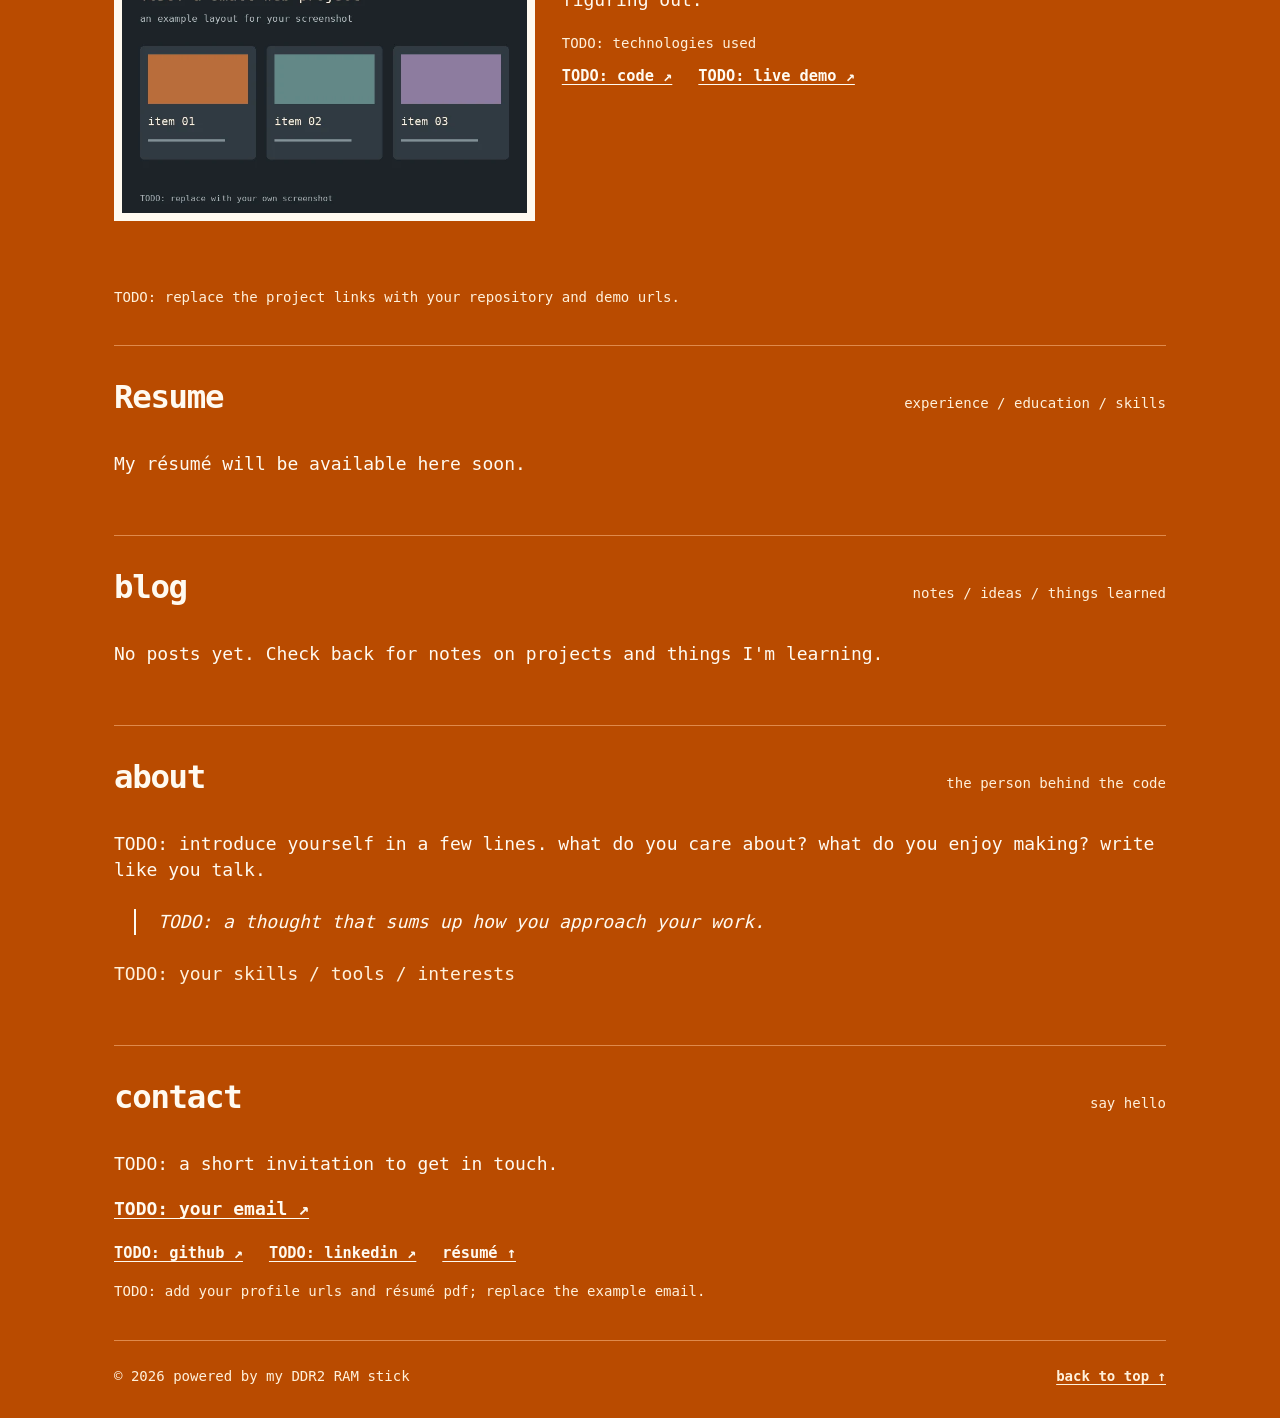
==== commit 9e035909: "Add Resume navigation and blog section" ====
--- a/index.html
+++ b/index.html
@@ -28,6 +28,8 @@
       <a class="initials" href="#main" aria-label="home">portfolio</a>
       <nav aria-label="main navigation">
         <a href="#projects">projects</a>
+        <a href="#resume">Resume</a>
+        <a href="#blog">blog</a>
         <a href="#about">about</a>
         <a href="#contact">contact</a>
       </nav>
@@ -118,6 +120,26 @@
         <p class="note" id="project-links-note">TODO: replace the project links with your repository and demo urls.</p>
       </section>
 
+      <!-- Resume: add your PDF link and replace the note when ready. -->
+      <section id="resume" aria-labelledby="resume-title">
+        <div class="section-heading">
+          <h2 id="resume-title">Resume</h2>
+          <span>experience / education / skills</span>
+        </div>
+        <p>My résumé will be available here soon.</p>
+        <!-- TODO: upload your résumé PDF and add a download link here. -->
+      </section>
+
+      <!-- Blog: add an article with a title, date, summary, and post link for each entry. -->
+      <section id="blog" aria-labelledby="blog-title">
+        <div class="section-heading">
+          <h2 id="blog-title">blog</h2>
+          <span>notes / ideas / things learned</span>
+        </div>
+        <p>No posts yet. Check back for notes on projects and things I'm learning.</p>
+        <!-- TODO: add your first blog post here. -->
+      </section>
+
       <!-- About -->
       <section id="about" aria-labelledby="about-title">
         <div class="section-heading">
@@ -140,7 +162,7 @@
         <p class="contact-links">
           <a href="https://github.com/shreyasbhattacharya">TODO: github ↗</a>
           <a href="https://www.linkedin.com/in/shreyas-bhattacharya-9bb42a43a/">TODO: linkedin ↗</a>
-          <a href="#contact-note">TODO: résumé ↗</a>
+          <a href="#resume">résumé ↑</a>
         </p>
         <p class="note" id="contact-note">TODO: add your profile urls and résumé pdf; replace the example email.</p>
       </section>
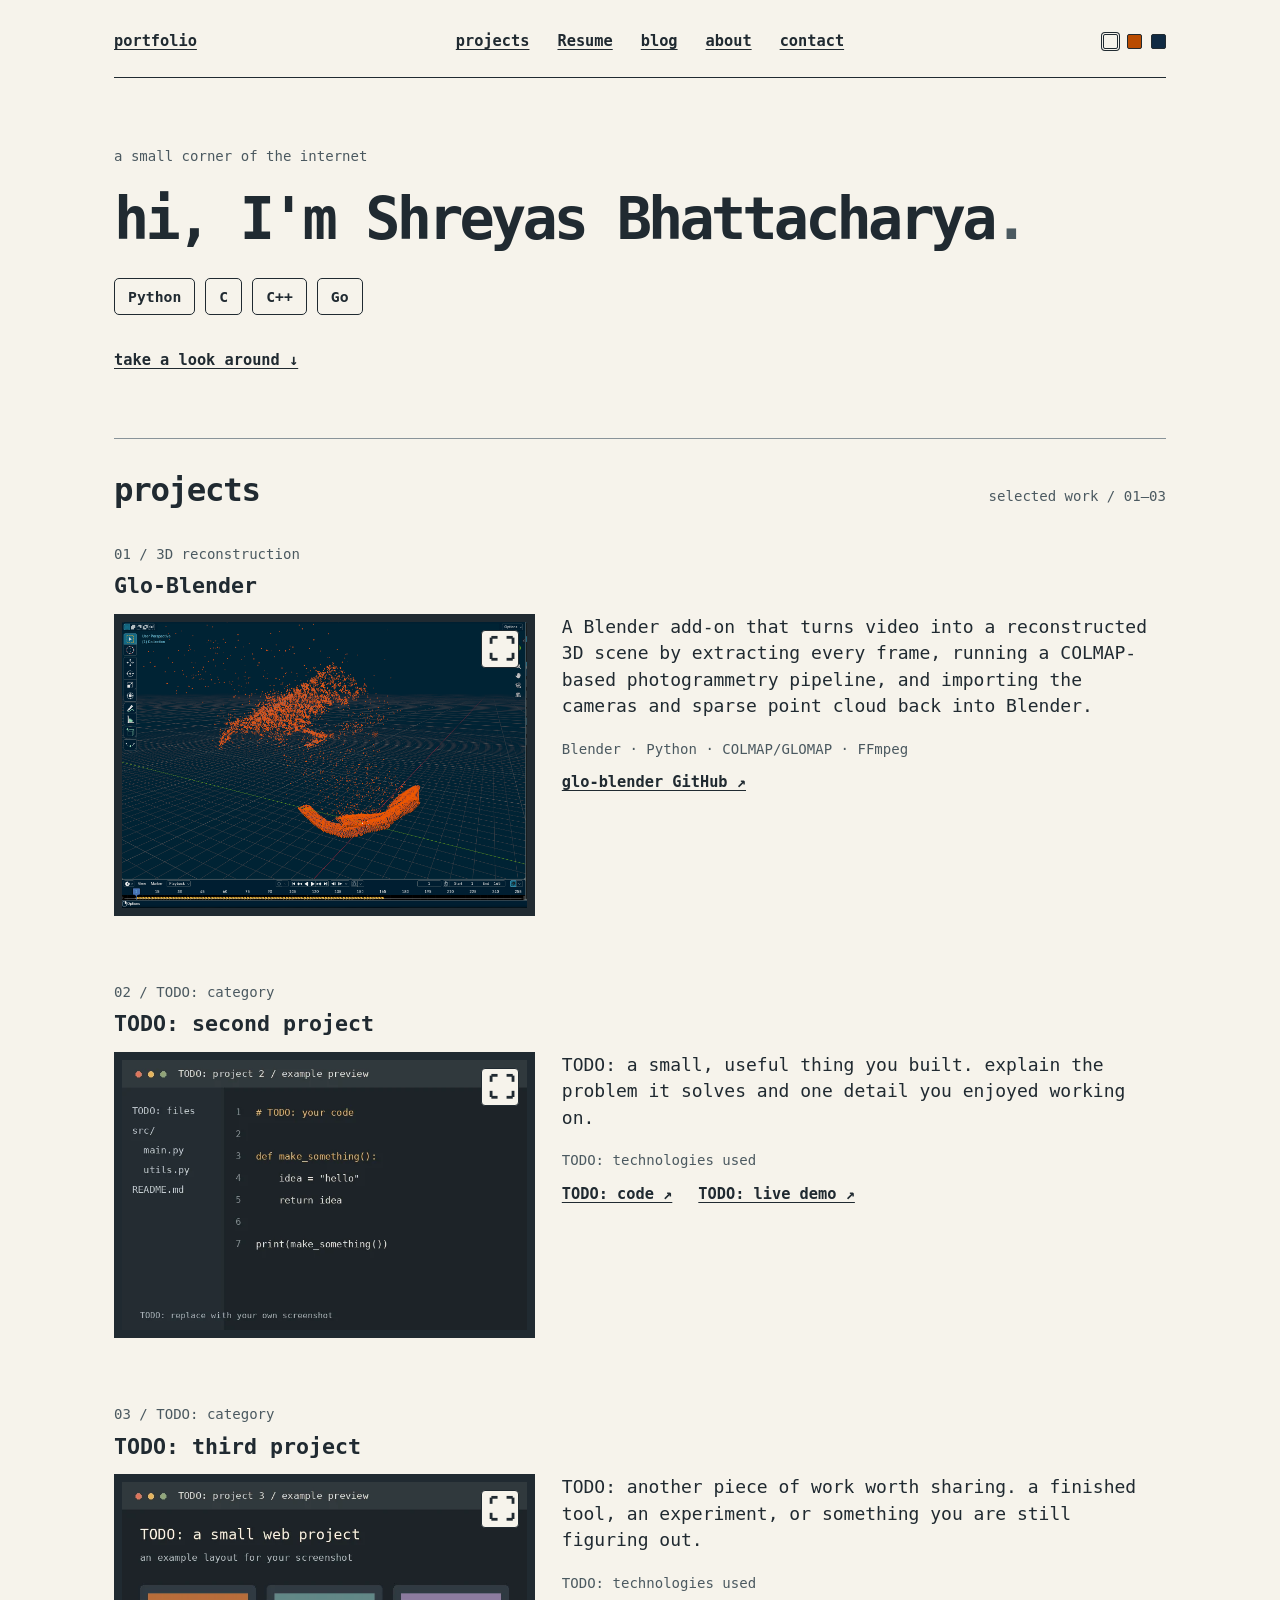
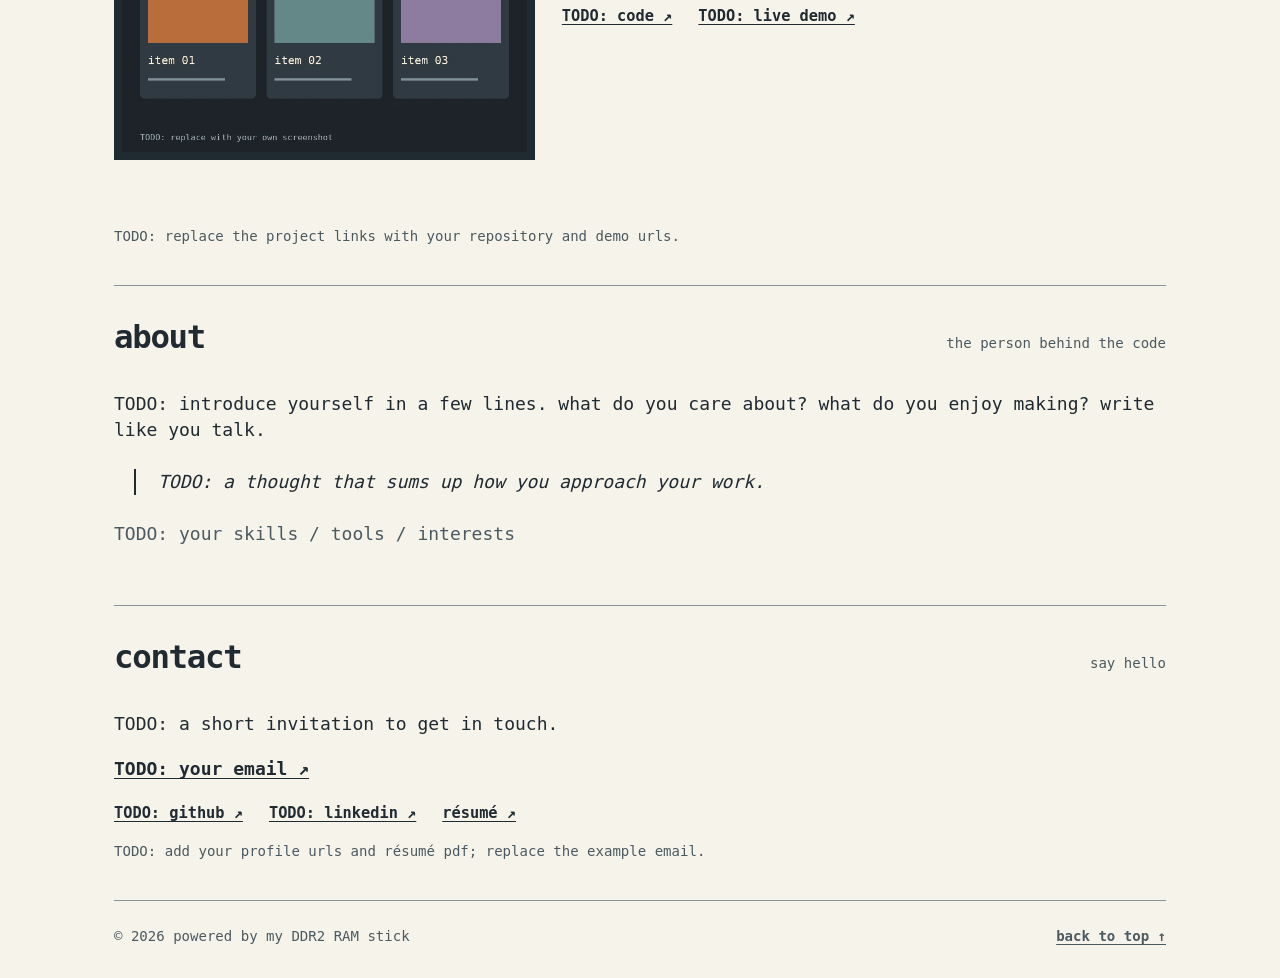
==== commit 928c16a8: "Add standalone resume and blog pages" ====
--- a/index.html
+++ b/index.html
@@ -6,16 +6,17 @@
     Name: page title, social title, main heading, and footer.
     Links: edit each anchor's href and its visible label together.
     Appearance: edit the theme values at the top of style.css.
-    All assets are included in img/; no scripts or web fonts are used.
+    Theme swatches are CSS-only and reset when the page reloads.
+    All assets are included in img/; image previews use a small inline script.
   -->
   <meta charset="utf-8">
   <meta name="viewport" content="width=device-width, initial-scale=1">
   <title>portfolio</title>
   <meta name="description" content="a short introduction to my work and selected projects.">
-  <!-- <meta property="og:title" content="my portfolio"> -->
+  <meta property="og:title" content="my portfolio">
   <!-- <meta property="og:description" content="a short introduction to my work and selected projects."> -->
   <!-- TODO: on public hosting, use your full site URL followed by /img/social.png. -->
-  <meta property="og:image" content="img/social.png">
+  <!-- <meta property="og:image" content="img/social.png"> -->
   <meta property="og:type" content="website">
   <link rel="icon" href="img/favicon.svg" type="image/svg+xml">
   <link rel="stylesheet" href="style.css">
@@ -28,21 +29,33 @@
       <a class="initials" href="#main" aria-label="home">portfolio</a>
       <nav aria-label="main navigation">
         <a href="#projects">projects</a>
-        <a href="#resume">Resume</a>
-        <a href="#blog">blog</a>
+        <a href="resume.html">Resume</a>
+        <a href="blog.html">blog</a>
         <a href="#about">about</a>
         <a href="#contact">contact</a>
       </nav>
+      <div class="theme-picker" role="radiogroup" aria-label="Choose a color theme">
+        <input class="theme-choice" type="radio" name="theme" id="theme-light" value="light" checked>
+        <label class="theme-swatch theme-swatch-light" for="theme-light" title="Light theme"><span class="visually-hidden">Light theme</span></label>
+        <input class="theme-choice" type="radio" name="theme" id="theme-orange" value="orange">
+        <label class="theme-swatch theme-swatch-orange" for="theme-orange" title="Orange theme"><span class="visually-hidden">Orange theme</span></label>
+        <input class="theme-choice" type="radio" name="theme" id="theme-projector" value="projector-blue">
+        <label class="theme-swatch theme-swatch-projector" for="theme-projector" title="Projector blue theme"><span class="visually-hidden">Projector blue theme</span></label>
+      </div>
     </header>
-    <div class="rainbow" aria-hidden="true"></div>
+    <div class="top-rule" aria-hidden="true"></div>
     <main id="main">
 
       <!-- Introduction -->
       <section class="intro" aria-labelledby="name">
         <p class="eyebrow">a small corner of the internet</p>
         <h1 id="name">hi, I'm Shreyas Bhattacharya<span aria-hidden="true">.</span></h1>
-        <p>I like C</p>
-        <p class="intro-note">TODO: a little more context. what are you working on, learning, or curious about?</p>
+        <ul class="languages" aria-label="Programming languages">
+          <li>Python</li>
+          <li>C</li>
+          <li>C++</li>
+          <li>Go</li>
+        </ul>
         <a href="#projects">take a look around ↓</a>
       </section>
 
@@ -58,18 +71,21 @@
           <p class="project-number">01 / 3D reconstruction</p>
           <h3>Glo-Blender</h3>
 
-          <img
-            class="project-image"
-            src="img/glo-map.png"
-            alt="Sparse 3D point cloud and reconstructed camera trajectory in Blender"
-            width="720"
-            height="480"
-            loading="lazy"
-          >
+          <div class="project-image-wrap">
+            <img
+              class="project-image"
+              src="img/glo-map.png"
+              alt="Sparse 3D point cloud and reconstructed camera trajectory in Blender"
+              width="720"
+              height="480"
+              loading="lazy"
+            >
+            <button class="image-expand" type="button" aria-label="View image full screen" data-image="img/glo-map.png" data-alt="Sparse 3D point cloud and reconstructed camera trajectory in Blender">⛶</button>
+          </div>
           <p>A Blender add-on that turns video into a reconstructed 3D scene by extracting every frame, running a COLMAP-based photogrammetry pipeline, and importing the cameras and sparse point cloud back into Blender.</p>
           <p class="tech">Blender · Python · COLMAP/GLOMAP · FFmpeg</p>
           <p class="project-links">
-            <a href="https://github.com/shreyasbhattacharya/glo-blender">code ↗</a>
+            <a href="https://github.com/shreyasbhattacharya/glo-blender">glo-blender GitHub ↗</a>
           </p>
         </article>
 
@@ -79,14 +95,10 @@
           <h3>TODO: second project</h3>
 
           <!-- TODO: replace img/project-2.webp with your own screenshot. -->
-          <img
-            class="project-image"
-            src="img/project-2.webp"
-            alt="TODO: illustrative project 2 screenshot placeholder"
-            width="720"
-            height="480"
-            loading="lazy"
-          >
+          <div class="project-image-wrap">
+            <img class="project-image" src="img/project-2.webp" alt="TODO: illustrative project 2 screenshot placeholder" width="720" height="480" loading="lazy">
+            <button class="image-expand" type="button" aria-label="View image full screen" data-image="img/project-2.webp" data-alt="TODO: illustrative project 2 screenshot placeholder">⛶</button>
+          </div>
           <p>TODO: a small, useful thing you built. explain the problem it solves and one detail you enjoyed working on.</p>
           <p class="tech">TODO: technologies used</p>
           <p class="project-links">
@@ -101,15 +113,10 @@
           <h3>TODO: third project</h3>
 
           <!-- TODO: replace img/project-3.webp with your own screenshot. -->
-          <img
-            class="project-image"
-            src="img/project-3.webp"
-            alt="TODO: illustrative project 3 screenshot placeholder"
-            width="720"
-            height="480"
-            loading="lazy"/github
-
-          >
+          <div class="project-image-wrap">
+            <img class="project-image" src="img/project-3.webp" alt="TODO: illustrative project 3 screenshot placeholder" width="720" height="480" loading="lazy">
+            <button class="image-expand" type="button" aria-label="View image full screen" data-image="img/project-3.webp" data-alt="TODO: illustrative project 3 screenshot placeholder">⛶</button>
+          </div>
           <p>TODO: another piece of work worth sharing. a finished tool, an experiment, or something you are still figuring out.</p>
           <p class="tech">TODO: technologies used</p>
           <p class="project-links">
@@ -118,26 +125,6 @@
           </p>
         </article>
         <p class="note" id="project-links-note">TODO: replace the project links with your repository and demo urls.</p>
-      </section>
-
-      <!-- Resume: add your PDF link and replace the note when ready. -->
-      <section id="resume" aria-labelledby="resume-title">
-        <div class="section-heading">
-          <h2 id="resume-title">Resume</h2>
-          <span>experience / education / skills</span>
-        </div>
-        <p>My résumé will be available here soon.</p>
-        <!-- TODO: upload your résumé PDF and add a download link here. -->
-      </section>
-
-      <!-- Blog: add an article with a title, date, summary, and post link for each entry. -->
-      <section id="blog" aria-labelledby="blog-title">
-        <div class="section-heading">
-          <h2 id="blog-title">blog</h2>
-          <span>notes / ideas / things learned</span>
-        </div>
-        <p>No posts yet. Check back for notes on projects and things I'm learning.</p>
-        <!-- TODO: add your first blog post here. -->
       </section>
 
       <!-- About -->
@@ -162,7 +149,7 @@
         <p class="contact-links">
           <a href="https://github.com/shreyasbhattacharya">TODO: github ↗</a>
           <a href="https://www.linkedin.com/in/shreyas-bhattacharya-9bb42a43a/">TODO: linkedin ↗</a>
-          <a href="#resume">résumé ↑</a>
+          <a href="resume.html">résumé ↗</a>
         </p>
         <p class="note" id="contact-note">TODO: add your profile urls and résumé pdf; replace the example email.</p>
       </section>
@@ -174,5 +161,24 @@
       <a href="#main">back to top ↑</a>
     </footer>
   </div>
+  <dialog class="image-viewer" aria-label="Expanded project image">
+    <button class="viewer-close" type="button" aria-label="Close expanded image">×</button>
+    <img src="" alt="">
+  </dialog>
+  <script>
+    const viewer = document.querySelector('.image-viewer');
+    const viewerImage = viewer.querySelector('img');
+    document.querySelectorAll('.image-expand').forEach((button) => {
+      button.addEventListener('click', () => {
+        viewerImage.src = button.dataset.image;
+        viewerImage.alt = button.dataset.alt;
+        viewer.showModal();
+      });
+    });
+    viewer.querySelector('.viewer-close').addEventListener('click', () => viewer.close());
+    viewer.addEventListener('click', (event) => {
+      if (event.target === viewer) viewer.close();
+    });
+  </script>
 </body>
 </html>
--- a/style.css
+++ b/style.css
@@ -7,16 +7,33 @@
 
 /* Theme */
 :root {
+  color-scheme: light;
+  --background: #f6f3eb;
+  --text: #202a31;
+  --muted: #4b5960;
+  --rule: #899399;
+  font-family: ui-monospace, "DejaVu Sans Mono", Menlo, Consolas, monospace;
+  font-size: 18px;
+  line-height: 1.45;
+  background: var(--background);
+  color: var(--text);
+}
+
+/* CSS-only themes; the selected radio resets when the page reloads. */
+:root:has(#theme-orange:checked) {
   color-scheme: dark;
   --background: #b94b00;
   --text: #fffaf0;
   --muted: #fff1db;
   --rule: #df8a4c;
-  font-family: ui-monospace, "DejaVu Sans Mono", Menlo, Consolas, monospace;
-  font-size: 18px;
-  line-height: 1.45;
-  background: var(--background);
-  color: var(--text);
+}
+
+:root:has(#theme-projector:checked) {
+  color-scheme: dark;
+  --background: #102a43;
+  --text: #f0f4f8;
+  --muted: #bcccdc;
+  --rule: #486581;
 }
 
 /* Base layout and links */
@@ -26,6 +43,8 @@
 
 body {
   margin: 0;
+  min-height: 100vh;
+  background: var(--background);
 }
 
 .page {
@@ -66,18 +85,71 @@
   font-size: .85rem;
 }
 
-/* Six equal rainbow segments */
-.rainbow {
-  height: 5px;
-  background: linear-gradient(
-    to right,
-    #b84c42 0% 16.666%,
-    #d17c39 16.666% 33.333%,
-    #b0a24c 33.333% 50%,
-    #66845a 50% 66.666%,
-    #587f9a 66.666% 83.333%,
-    #936b98 83.333% 100%
-  );
+.theme-picker {
+  display: flex;
+  align-items: center;
+  gap: 9px;
+}
+
+.theme-choice {
+  position: absolute;
+  width: 1px;
+  height: 1px;
+  padding: 0;
+  margin: -1px;
+  overflow: hidden;
+  clip: rect(0, 0, 0, 0);
+  white-space: nowrap;
+  clip-path: inset(50%);
+  border: 0;
+}
+
+.theme-swatch {
+  display: block;
+  width: 15px;
+  height: 15px;
+  cursor: pointer;
+  border: 1px solid var(--text);
+  border-radius: 2px;
+}
+
+.theme-swatch-light {
+  background: #f6f3eb;
+}
+
+.theme-swatch-orange {
+  background: #b94b00;
+}
+
+.theme-swatch-projector {
+  background: #102a43;
+}
+
+.theme-choice:checked + .theme-swatch {
+  box-shadow: 0 0 0 1px var(--background), 0 0 0 2px var(--text);
+}
+
+.theme-choice:focus-visible + .theme-swatch {
+  outline: 2px solid var(--text);
+  outline-offset: 4px;
+}
+
+.visually-hidden {
+  position: absolute;
+  width: 1px;
+  height: 1px;
+  padding: 0;
+  margin: -1px;
+  overflow: hidden;
+  clip: rect(0, 0, 0, 0);
+  white-space: nowrap;
+  clip-path: inset(50%);
+  border: 0;
+}
+
+.top-rule {
+  height: 1px;
+  background: var(--text);
 }
 
 /* Introduction and typography */
@@ -95,7 +167,7 @@
 }
 
 h1, h2, h3 {
-  color: #fffaf0;
+  color: var(--text);
   line-height: 1.2;
 }
 
@@ -106,7 +178,7 @@
 }
 
 h1 span {
-  color: #fff1db;
+  color: var(--muted);
 }
 
 h2 {
@@ -128,8 +200,21 @@
   max-width: 760px;
 }
 
-.intro-note {
-  color: var(--muted);
+.languages {
+  display: flex;
+  flex-wrap: wrap;
+  gap: 10px;
+  list-style: none;
+  padding: 0;
+  margin: 0 0 24px;
+}
+
+.languages li {
+  border: 1px solid var(--text);
+  border-radius: 5px;
+  padding: 7px 13px;
+  font-size: .82rem;
+  font-weight: 700;
 }
 
 .intro > a {
@@ -214,13 +299,82 @@
   transform: none;
 }
 
-/* Optional screenshot: apply class="project-image" to a project image */
-.project-image {
+/* Project screenshots with an accessible expand control */
+.project-image-wrap {
   float: left;
   width: 40%;
-  height: auto;
+  position: relative;
   border: 8px solid var(--text);
   margin: 0 1.5rem 1rem 0;
+}
+
+.project-image {
+  display: block;
+  width: 100%;
+  height: auto;
+}
+
+.image-expand, .viewer-close {
+  display: grid;
+  place-items: center;
+  border: 1px solid var(--text);
+  color: var(--text);
+  background: var(--background);
+  font: inherit;
+  font-weight: 700;
+  cursor: pointer;
+}
+
+.image-expand {
+  position: absolute;
+  top: 8px;
+  right: 8px;
+  width: 38px;
+  height: 38px;
+  border-radius: 4px;
+  font-size: 1.5rem;
+  line-height: 1;
+}
+
+.image-viewer {
+  position: fixed;
+  inset: 0;
+  width: 100vw;
+  height: 100vh;
+  max-width: none;
+  max-height: none;
+  padding: 56px 24px 24px;
+  border: 0;
+  background: rgb(0 0 0 / 92%);
+}
+
+.image-viewer::backdrop {
+  background: rgb(0 0 0 / 92%);
+}
+
+.image-viewer img {
+  display: block;
+  width: 100%;
+  height: 100%;
+  object-fit: contain;
+}
+
+.viewer-close {
+  position: absolute;
+  top: 12px;
+  right: 16px;
+  width: 40px;
+  height: 40px;
+  border-color: white;
+  color: white;
+  background: transparent;
+  border-radius: 50%;
+  font-size: 1.8rem;
+}
+
+.image-expand:focus-visible, .viewer-close:focus-visible {
+  outline: 3px solid var(--muted);
+  outline-offset: 3px;
 }
 
 article::after {
@@ -243,6 +397,7 @@
     padding: 24px 0 22px;
     gap: 16px;
     align-items: flex-start;
+    flex-wrap: wrap;
   }
 
   nav {
@@ -263,7 +418,7 @@
     margin-top: 10px;
   }
 
-  .project-image {
+  .project-image-wrap {
     float: none;
     width: 100%;
     margin: 0 0 20px;
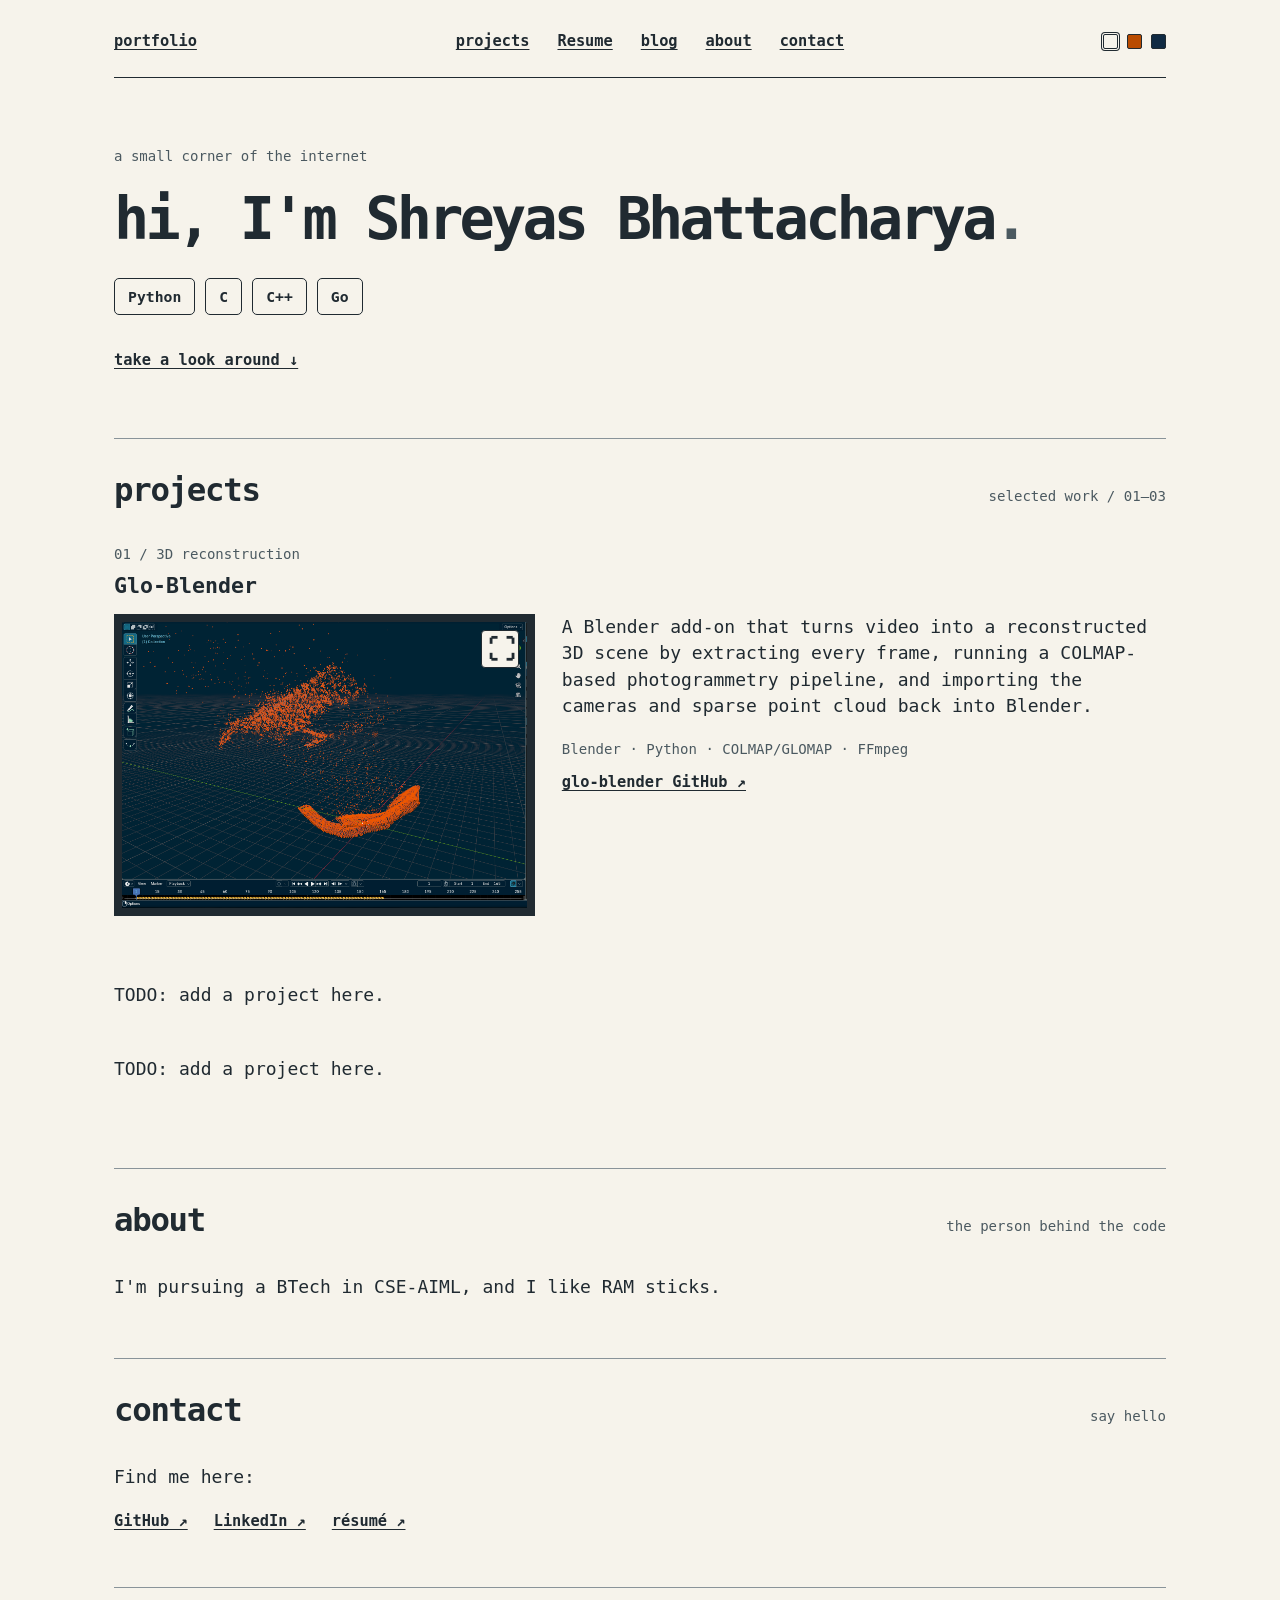
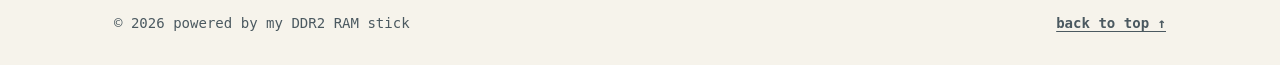
==== commit 8ed86a85: "Remove project placeholders and update about section" ====
--- a/index.html
+++ b/index.html
@@ -89,42 +89,15 @@
           </p>
         </article>
 
-        <!-- Project: title, description, technologies, links -->
+        <!-- Add a project here when ready. -->
         <article>
-          <p class="project-number">02 / TODO: category</p>
-          <h3>TODO: second project</h3>
-
-          <!-- TODO: replace img/project-2.webp with your own screenshot. -->
-          <div class="project-image-wrap">
-            <img class="project-image" src="img/project-2.webp" alt="TODO: illustrative project 2 screenshot placeholder" width="720" height="480" loading="lazy">
-            <button class="image-expand" type="button" aria-label="View image full screen" data-image="img/project-2.webp" data-alt="TODO: illustrative project 2 screenshot placeholder">⛶</button>
-          </div>
-          <p>TODO: a small, useful thing you built. explain the problem it solves and one detail you enjoyed working on.</p>
-          <p class="tech">TODO: technologies used</p>
-          <p class="project-links">
-            <a href="#project-links-note">TODO: code ↗</a>
-            <a href="#project-links-note">TODO: live demo ↗</a>
-          </p>
+          <p>TODO: add a project here.</p>
         </article>
 
-        <!-- Project: title, description, technologies, links -->
+        <!-- Add a project here when ready. -->
         <article>
-          <p class="project-number">03 / TODO: category</p>
-          <h3>TODO: third project</h3>
-
-          <!-- TODO: replace img/project-3.webp with your own screenshot. -->
-          <div class="project-image-wrap">
-            <img class="project-image" src="img/project-3.webp" alt="TODO: illustrative project 3 screenshot placeholder" width="720" height="480" loading="lazy">
-            <button class="image-expand" type="button" aria-label="View image full screen" data-image="img/project-3.webp" data-alt="TODO: illustrative project 3 screenshot placeholder">⛶</button>
-          </div>
-          <p>TODO: another piece of work worth sharing. a finished tool, an experiment, or something you are still figuring out.</p>
-          <p class="tech">TODO: technologies used</p>
-          <p class="project-links">
-            <a href="#project-links-note">TODO: code ↗</a>
-            <a href="#project-links-note">TODO: live demo ↗</a>
-          </p>
+          <p>TODO: add a project here.</p>
         </article>
-        <p class="note" id="project-links-note">TODO: replace the project links with your repository and demo urls.</p>
       </section>
 
       <!-- About -->
@@ -133,9 +106,7 @@
           <h2 id="about-title">about</h2>
           <span>the person behind the code</span>
         </div>
-        <p>TODO: introduce yourself in a few lines. what do you care about? what do you enjoy making? write like you talk.</p>
-        <blockquote>TODO: a thought that sums up how you approach your work.</blockquote>
-        <p class="skills">TODO: your skills / tools / interests</p>
+        <p>I'm pursuing a BTech in CSE-AIML, and I like RAM sticks.</p>
       </section>
 
       <!-- Contact: replace href values with your own URLs -->
@@ -144,14 +115,12 @@
           <h2 id="contact-title">contact</h2>
           <span>say hello</span>
         </div>
-        <p>TODO: a short invitation to get in touch.</p>
-        <p><a href="mailto:hello@example.com">TODO: your email ↗</a></p>
+        <p>Find me here:</p>
         <p class="contact-links">
-          <a href="https://github.com/shreyasbhattacharya">TODO: github ↗</a>
-          <a href="https://www.linkedin.com/in/shreyas-bhattacharya-9bb42a43a/">TODO: linkedin ↗</a>
+          <a href="https://github.com/shreyasbhattacharya">GitHub ↗</a>
+          <a href="https://www.linkedin.com/in/shreyas-bhattacharya-9bb42a43a/">LinkedIn ↗</a>
           <a href="resume.html">résumé ↗</a>
         </p>
-        <p class="note" id="contact-note">TODO: add your profile urls and résumé pdf; replace the example email.</p>
       </section>
     </main>
 
